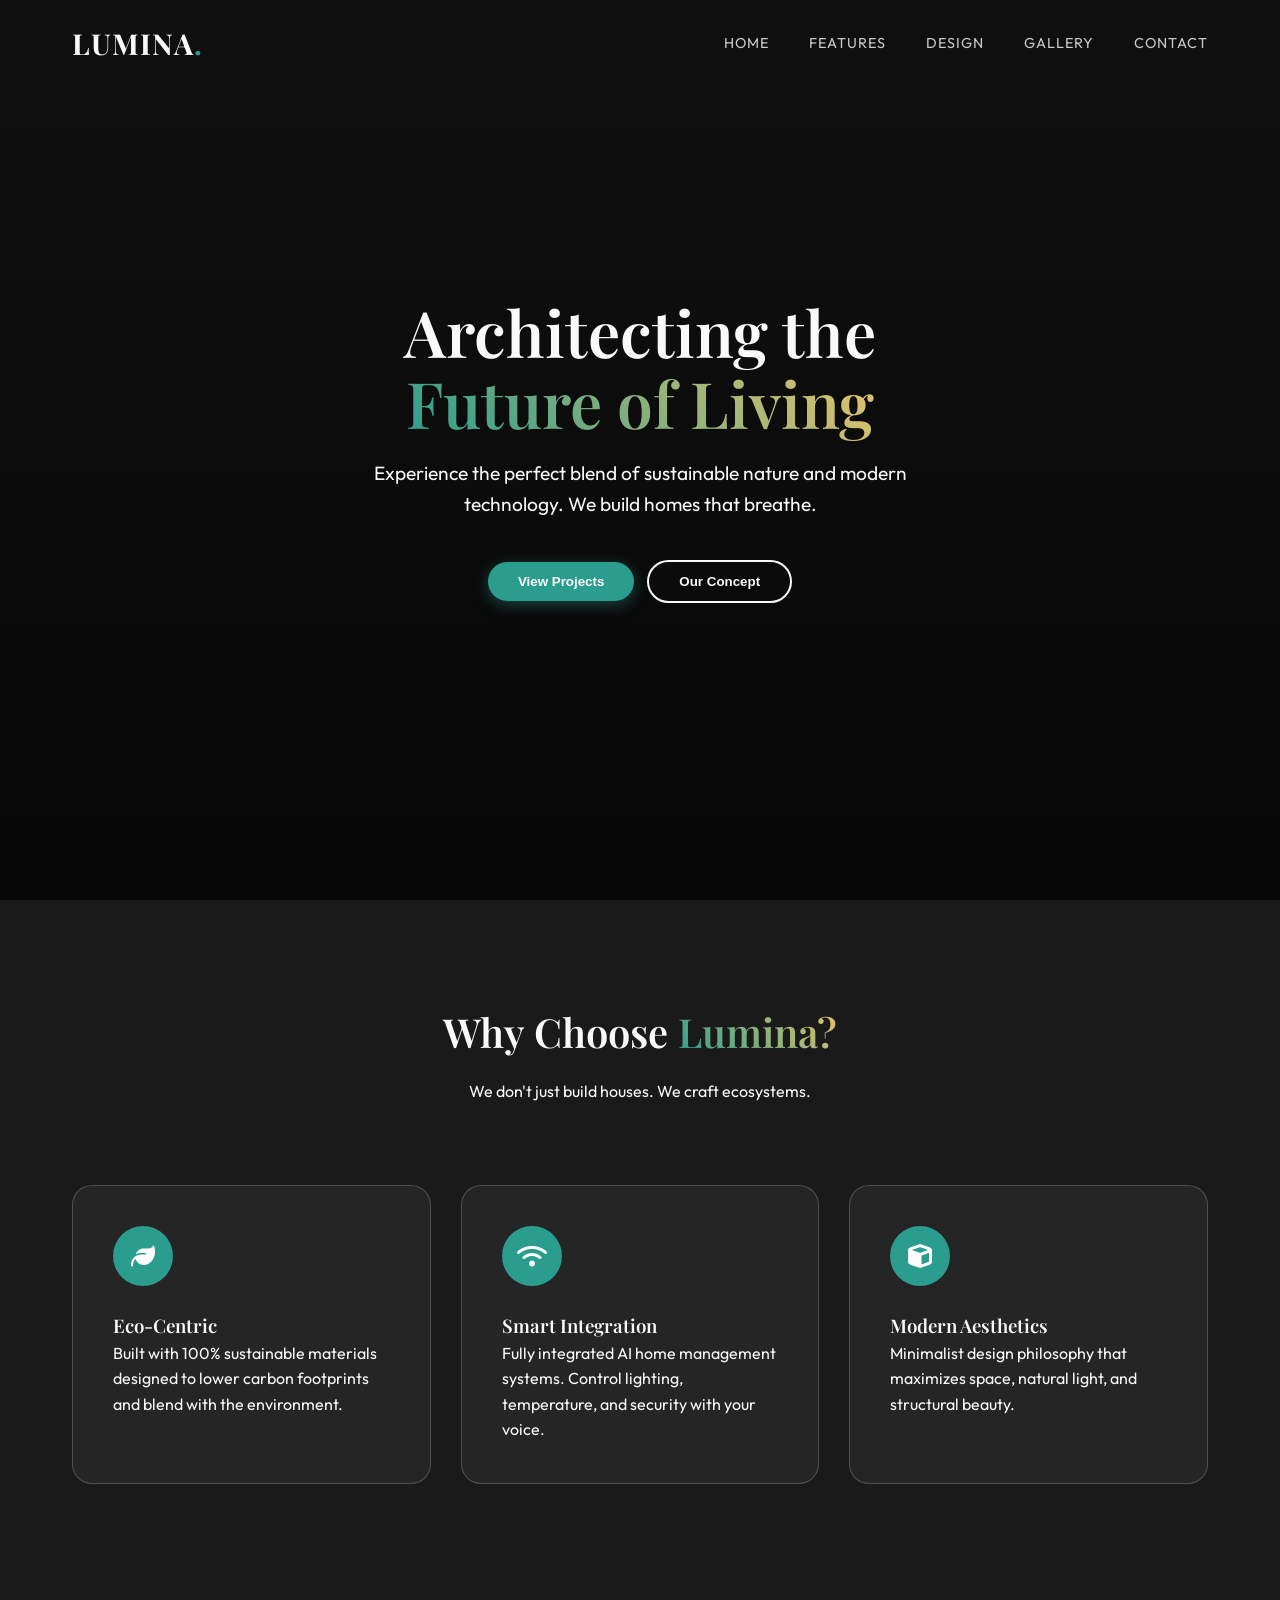
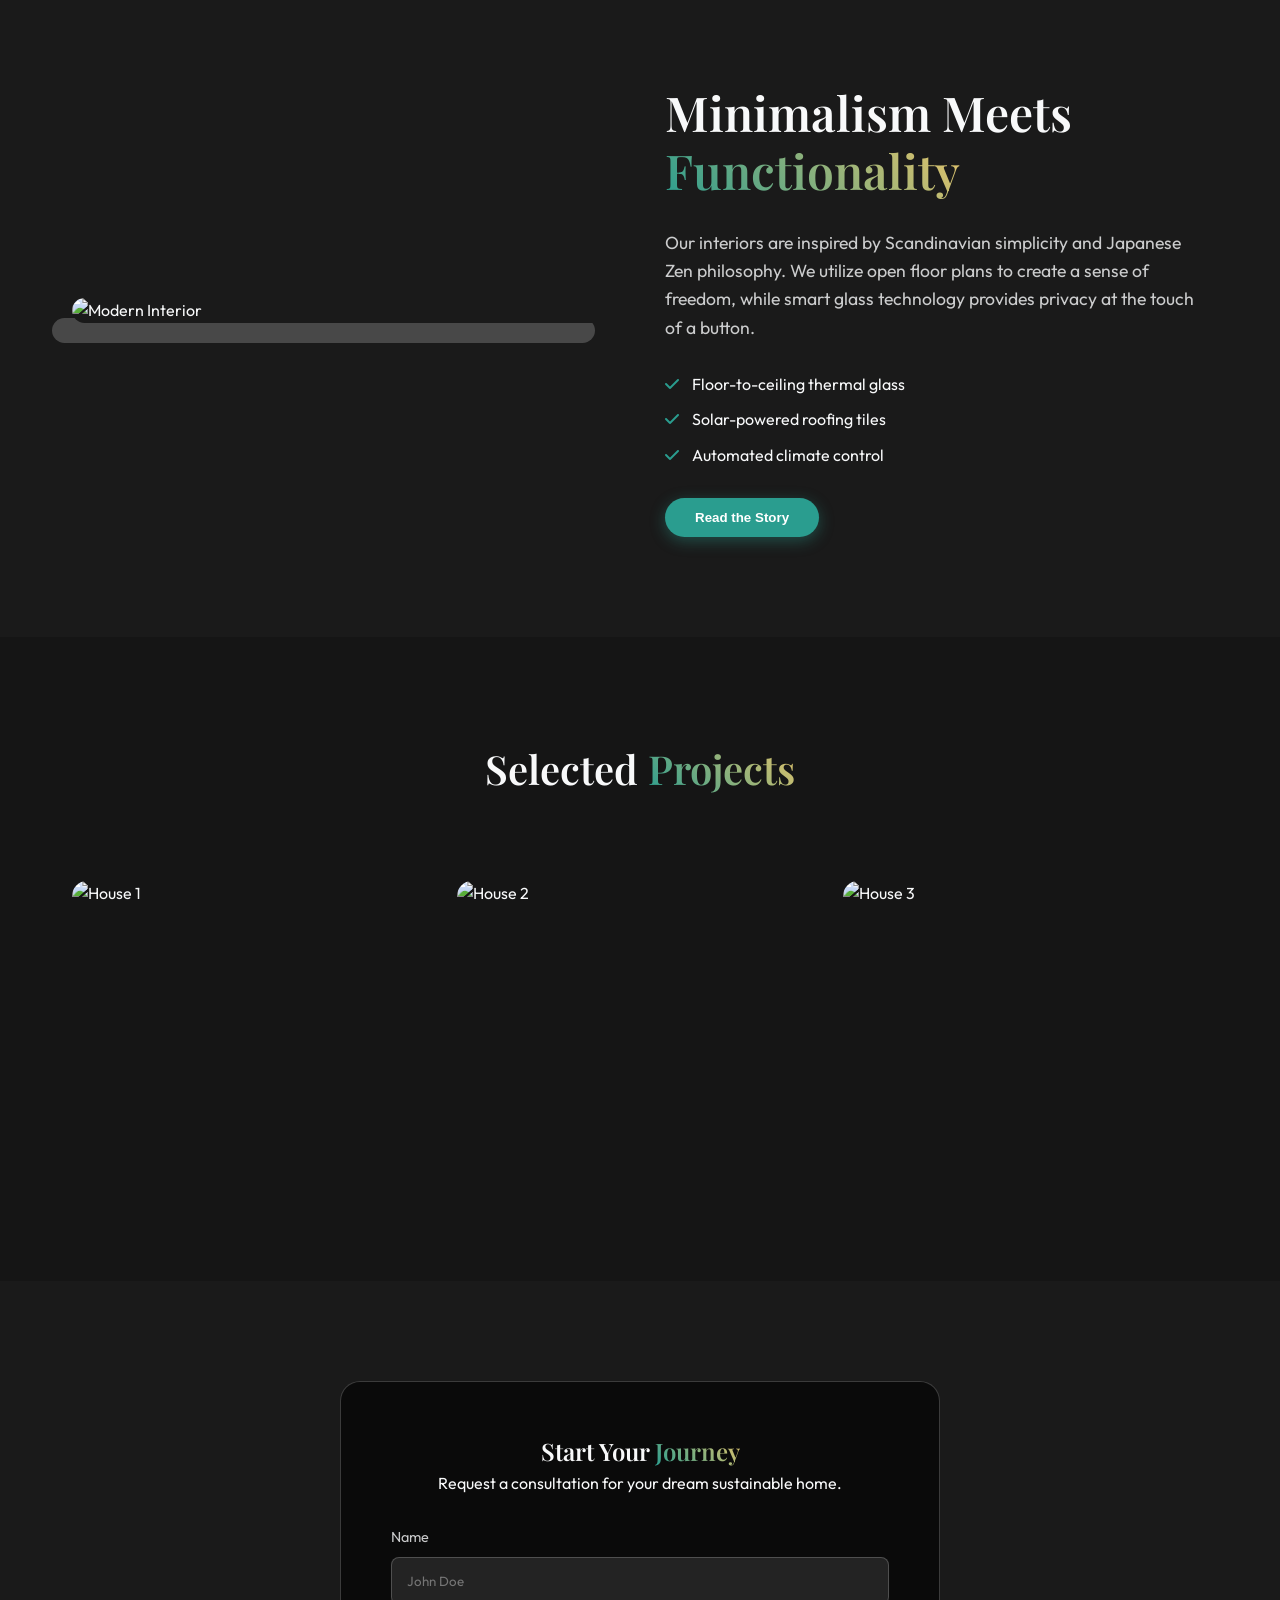
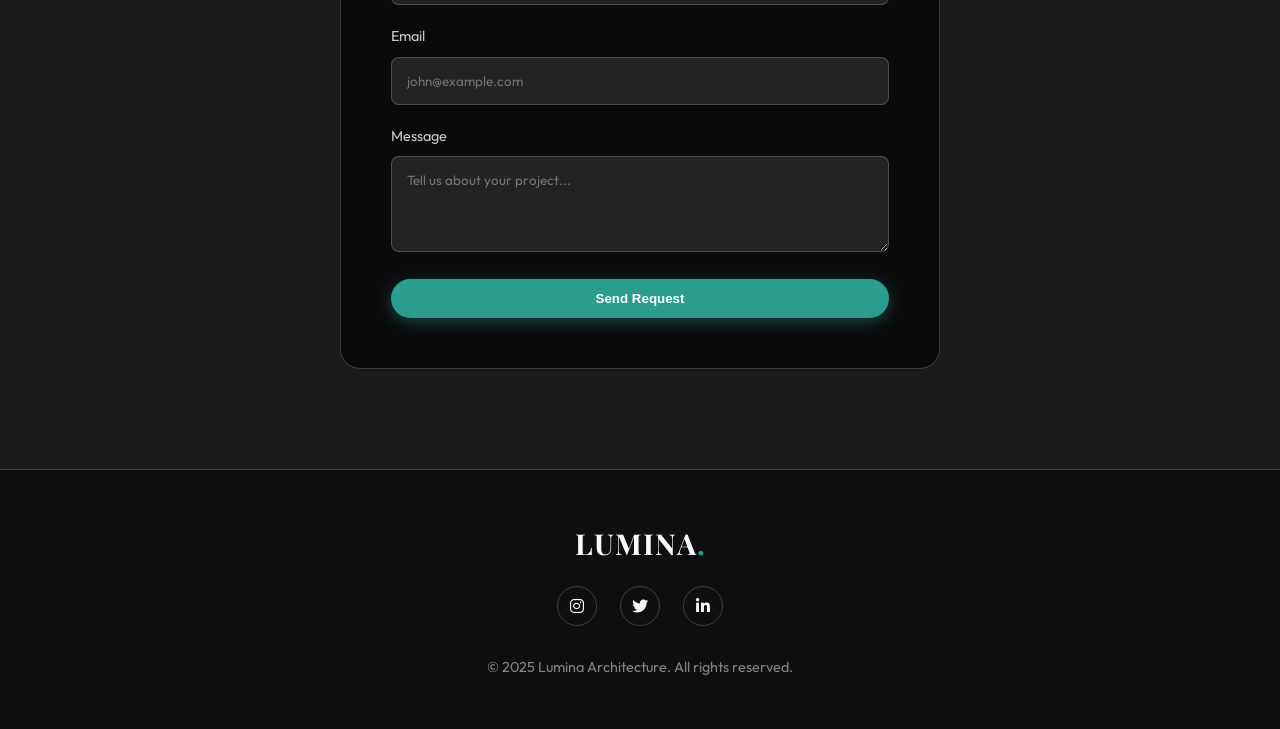
==== index.html @ 530539fc "initial commit" ====
<!DOCTYPE html>
<html lang="en">

<head>
    <meta charset="UTF-8">
    <meta name="viewport" content="width=device-width, initial-scale=1.0">
    <title>Lumina | Future Living</title>
    <link rel="preconnect" href="https://fonts.googleapis.com">
    <link rel="preconnect" href="https://fonts.gstatic.com" crossorigin>
    <link
        href="https://fonts.googleapis.com/css2?family=Outfit:wght@300;400;600;700&family=Playfair+Display:ital,wght@0,600;1,600&display=swap"
        rel="stylesheet">
    <link rel="stylesheet" href="https://cdnjs.cloudflare.com/ajax/libs/font-awesome/6.4.0/css/all.min.css">

    <style>
        /* --- CSS VARIABLES & RESET --- */
        :root {
            --primary: #2A9D8F;
            --secondary: #264653;
            --accent: #E9C46A;
            --dark: #1a1a1a;
            --light: #f8f9fa;
            --glass: rgba(255, 255, 255, 0.1);
            --glass-border: rgba(255, 255, 255, 0.2);
            --blur: 12px;
            --transition: all 0.3s ease;
        }

        * {
            margin: 0;
            padding: 0;
            box-sizing: border-box;
        }

        body {
            font-family: 'Outfit', sans-serif;
            background-color: var(--dark);
            color: var(--light);
            line-height: 1.6;
            overflow-x: hidden;
        }

        h1,
        h2,
        h3,
        h4 {
            font-family: 'Playfair Display', serif;
            font-weight: 600;
        }

        a {
            text-decoration: none;
            color: inherit;
        }

        ul {
            list-style: none;
        }

        img {
            max-width: 100%;
            display: block;
            object-fit: cover;
        }

        /* --- UTILITIES --- */
        .container {
            max-width: 1200px;
            margin: 0 auto;
            padding: 0 2rem;
        }

        .btn {
            display: inline-block;
            padding: 12px 30px;
            border-radius: 50px;
            font-weight: 600;
            transition: var(--transition);
            cursor: pointer;
            border: none;
        }

        .btn-primary {
            background: var(--primary);
            color: white;
            box-shadow: 0 4px 15px rgba(42, 157, 143, 0.4);
        }

        .btn-primary:hover {
            transform: translateY(-3px);
            box-shadow: 0 8px 20px rgba(42, 157, 143, 0.6);
        }

        .btn-outline {
            border: 2px solid var(--light);
            background: transparent;
            color: var(--light);
        }

        .btn-outline:hover {
            background: var(--light);
            color: var(--dark);
        }

        .section-padding {
            padding: 100px 0;
        }

        .text-gradient {
            background: linear-gradient(45deg, var(--primary), var(--accent));
            -webkit-background-clip: text;
            -webkit-text-fill-color: transparent;
        }

        /* --- NAVIGATION --- */
        nav {
            position: fixed;
            top: 0;
            width: 100%;
            padding: 20px 0;
            z-index: 1000;
            transition: var(--transition);
        }

        nav.scrolled {
            background: rgba(26, 26, 26, 0.95);
            backdrop-filter: blur(10px);
            padding: 15px 0;
            border-bottom: 1px solid var(--glass-border);
        }

        .nav-container {
            display: flex;
            justify-content: space-between;
            align-items: center;
        }

        .logo {
            font-size: 1.8rem;
            font-weight: 700;
            letter-spacing: 1px;
            font-family: 'Playfair Display', serif;
        }

        .nav-links {
            display: flex;
            gap: 40px;
        }

        .nav-links a {
            font-size: 0.9rem;
            text-transform: uppercase;
            letter-spacing: 1px;
            opacity: 0.8;
            transition: var(--transition);
        }

        .nav-links a:hover {
            opacity: 1;
            color: var(--primary);
        }

        /* --- HERO SECTION --- */
        .hero {
            height: 100vh;
            width: 100%;
            position: relative;
            display: flex;
            align-items: center;
            justify-content: center;
            text-align: center;
            overflow: hidden;
        }

        .hero-bg {
            position: absolute;
            top: 0;
            left: 0;
            width: 100%;
            height: 100%;
            background-image: linear-gradient(rgba(0, 0, 0, 0.4), rgba(0, 0, 0, 0.7)), url('https://images.unsplash.com/photo-1600585154340-be6161a56a0c?ixlib=rb-4.0.3&auto=format&fit=crop&w=1920&q=80');
            background-size: cover;
            background-position: center;
            z-index: -1;
            animation: zoomIn 20s infinite alternate;
        }

        @keyframes zoomIn {
            from {
                transform: scale(1);
            }

            to {
                transform: scale(1.1);
            }
        }

        .hero-content h1 {
            font-size: 4rem;
            margin-bottom: 20px;
            line-height: 1.1;
        }

        .hero-content p {
            font-size: 1.2rem;
            margin-bottom: 40px;
            max-width: 600px;
            margin-left: auto;
            margin-right: auto;
            opacity: 0.9;
        }

        /* --- FEATURES SECTION --- */
        .features {
            background: var(--dark);
        }

        .section-header {
            text-align: center;
            margin-bottom: 80px;
        }

        .section-header h2 {
            font-size: 2.5rem;
            margin-bottom: 15px;
        }

        .features-grid {
            display: grid;
            grid-template-columns: repeat(auto-fit, minmax(300px, 1fr));
            gap: 30px;
        }

        .feature-card {
            background: rgba(255, 255, 255, 0.05);
            border: 1px solid var(--glass-border);
            padding: 40px;
            border-radius: 20px;
            transition: var(--transition);
        }

        .feature-card:hover {
            background: rgba(255, 255, 255, 0.1);
            transform: translateY(-10px);
        }

        .icon-box {
            width: 60px;
            height: 60px;
            background: var(--primary);
            border-radius: 50%;
            display: flex;
            align-items: center;
            justify-content: center;
            font-size: 1.5rem;
            margin-bottom: 25px;
            color: white;
        }

        /* --- ABOUT/SHOWCASE --- */
        .showcase {
            display: grid;
            grid-template-columns: 1fr 1fr;
            align-items: center;
            gap: 50px;
        }

        .showcase-img {
            position: relative;
        }

        .showcase-img img {
            border-radius: 20px;
            box-shadow: -20px 20px 0 var(--glass-border);
        }

        .showcase-text h2 {
            font-size: 3rem;
            margin-bottom: 30px;
            line-height: 1.2;
        }

        .showcase-text p {
            margin-bottom: 30px;
            opacity: 0.8;
            font-size: 1.1rem;
        }

        /* --- GALLERY --- */
        .gallery-grid {
            display: grid;
            grid-template-columns: repeat(3, 1fr);
            gap: 20px;
        }

        .gallery-item {
            height: 300px;
            border-radius: 15px;
            overflow: hidden;
            position: relative;
            cursor: pointer;
        }

        .gallery-item img {
            width: 100%;
            height: 100%;
            transition: var(--transition);
        }

        .gallery-overlay {
            position: absolute;
            bottom: 0;
            left: 0;
            width: 100%;
            padding: 20px;
            background: linear-gradient(to top, rgba(0, 0, 0, 0.8), transparent);
            transform: translateY(100%);
            transition: var(--transition);
        }

        .gallery-item:hover img {
            transform: scale(1.1);
        }

        .gallery-item:hover .gallery-overlay {
            transform: translateY(0);
        }

        /* --- CONTACT --- */
        .contact {
            background: linear-gradient(rgba(0, 0, 0, 0.8), rgba(0, 0, 0, 0.8)), url('https://images.unsplash.com/photo-1518005052351-e49790242771?ixlib=rb-4.0.3&auto=format&fit=crop&w=1920&q=80');
            background-size: cover;
            background-attachment: fixed;
            text-align: center;
        }

        .contact-form {
            max-width: 600px;
            margin: 0 auto;
            background: rgba(0, 0, 0, 0.6);
            backdrop-filter: blur(20px);
            padding: 50px;
            border-radius: 20px;
            border: 1px solid var(--glass-border);
        }

        .input-group {
            margin-bottom: 20px;
            text-align: left;
        }

        .input-group label {
            display: block;
            margin-bottom: 8px;
            font-size: 0.9rem;
            opacity: 0.8;
        }

        .input-group input,
        .input-group textarea {
            width: 100%;
            padding: 15px;
            background: rgba(255, 255, 255, 0.1);
            border: 1px solid var(--glass-border);
            border-radius: 8px;
            color: white;
            font-family: inherit;
        }

        .input-group input:focus,
        .input-group textarea:focus {
            outline: none;
            border-color: var(--primary);
            background: rgba(255, 255, 255, 0.15);
        }

        /* --- FOOTER --- */
        footer {
            background: #0f0f0f;
            padding: 50px 0;
            text-align: center;
            border-top: 1px solid var(--glass-border);
        }

        .social-links {
            margin-bottom: 30px;
        }

        .social-links a {
            display: inline-flex;
            width: 40px;
            height: 40px;
            border: 1px solid var(--glass-border);
            border-radius: 50%;
            align-items: center;
            justify-content: center;
            margin: 0 10px;
            transition: var(--transition);
        }

        .social-links a:hover {
            background: var(--primary);
            border-color: var(--primary);
        }

        /* --- MOBILE RESPONSIVE --- */
        @media (max-width: 768px) {
            .hero-content h1 {
                font-size: 2.5rem;
            }

            .nav-links {
                display: none;
            }

            /* Simplified for this demo */
            .showcase {
                grid-template-columns: 1fr;
            }

            .gallery-grid {
                grid-template-columns: 1fr;
            }

            .showcase-img {
                order: -1;
                margin-bottom: 30px;
            }
        }

        /* Reveal Animation Class */
        .reveal {
            opacity: 0;
            transform: translateY(30px);
            transition: all 0.8s ease-out;
        }

        .reveal.active {
            opacity: 1;
            transform: translateY(0);
        }
    </style>
</head>

<body>

    <nav id="navbar">
        <div class="container nav-container">
            <a href="#" class="logo">LUMINA<span style="color:var(--primary)">.</span></a>
            <div class="nav-links">
                <a href="#home">Home</a>
                <a href="#features">Features</a>
                <a href="#design">Design</a>
                <a href="#gallery">Gallery</a>
                <a href="#contact">Contact</a>
            </div>
        </div>
    </nav>

    <section id="home" class="hero">
        <div class="hero-bg"></div>
        <div class="container hero-content">
            <h1 class="reveal">Architecting the <br> <span class="text-gradient">Future of Living</span></h1>
            <p class="reveal">Experience the perfect blend of sustainable nature and modern technology. We build homes
                that breathe.</p>
            <div class="revealu">
                <button class="btn btn-primary">View Projects</button>
                <button class="btn btn-outline" style="margin-left: 10px;">Our Concept</button>
            </div>
        </div>
    </section>

    <section id="features" class="section-padding features">
        <div class="container">
            <div class="section-header reveal">
                <h2>Why Choose <span class="text-gradient">Lumina?</span></h2>
                <p>We don't just build houses. We craft ecosystems.</p>
            </div>
            <div class="features-grid">
                <div class="feature-card reveal">
                    <div class="icon-box">
                        <i class="fas fa-leaf"></i>
                    </div>
                    <h3>Eco-Centric</h3>
                    <p>Built with 100% sustainable materials designed to lower carbon footprints and blend with the
                        environment.</p>
                </div>
                <div class="feature-card reveal">
                    <div class="icon-box">
                        <i class="fas fa-wifi"></i>
                    </div>
                    <h3>Smart Integration</h3>
                    <p>Fully integrated AI home management systems. Control lighting, temperature, and security with
                        your voice.</p>
                </div>
                <div class="feature-card reveal">
                    <div class="icon-box">
                        <i class="fas fa-cube"></i>
                    </div>
                    <h3>Modern Aesthetics</h3>
                    <p>Minimalist design philosophy that maximizes space, natural light, and structural beauty.</p>
                </div>
            </div>
        </div>
    </section>

    <section id="design" class="section-padding">
        <div class="container showcase">
            <div class="showcase-img reveal">
                <img src="https://images.unsplash.com/photo-1600607687939-ce8a6c25118c?ixlib=rb-4.0.3&auto=format&fit=crop&w=800&q=80"
                    alt="Modern Interior">
            </div>
            <div class="showcase-text reveal">
                <h2>Minimalism Meets <br><span class="text-gradient">Functionality</span></h2>
                <p>Our interiors are inspired by Scandinavian simplicity and Japanese Zen philosophy. We utilize open
                    floor plans to create a sense of freedom, while smart glass technology provides privacy at the touch
                    of a button.</p>
                <ul style="margin-bottom: 30px;">
                    <li style="margin-bottom: 10px;"><i class="fas fa-check"
                            style="color:var(--primary); margin-right: 10px;"></i> Floor-to-ceiling thermal glass</li>
                    <li style="margin-bottom: 10px;"><i class="fas fa-check"
                            style="color:var(--primary); margin-right: 10px;"></i> Solar-powered roofing tiles</li>
                    <li><i class="fas fa-check" style="color:var(--primary); margin-right: 10px;"></i> Automated climate
                        control</li>
                </ul>
                <button class="btn btn-primary">Read the Story</button>
            </div>
        </div>
    </section>

    <section id="gallery" class="section-padding" style="background: #151515;">
        <div class="container">
            <div class="section-header reveal">
                <h2>Selected <span class="text-gradient">Projects</span></h2>
            </div>
            <div class="gallery-grid">
                <div class="gallery-item reveal">
                    <img src="https://images.unsplash.com/photo-1512917774080-9991f1c4c750?ixlib=rb-4.0.3&auto=format&fit=crop&w=600&q=80"
                        alt="House 1">
                    <div class="gallery-overlay">
                        <h4>The Glass Villa</h4>
                        <p>Los Angeles, CA</p>
                    </div>
                </div>
                <div class="gallery-item reveal">
                    <img src="https://images.unsplash.com/photo-1600566753190-17f0baa2a6c3?ixlib=rb-4.0.3&auto=format&fit=crop&w=600&q=80"
                        alt="House 2">
                    <div class="gallery-overlay">
                        <h4>Forest Retreat</h4>
                        <p>Portland, OR</p>
                    </div>
                </div>
                <div class="gallery-item reveal">
                    <img src="https://images.unsplash.com/photo-1600047509807-ba8f99d2cdde?ixlib=rb-4.0.3&auto=format&fit=crop&w=600&q=80"
                        alt="House 3">
                    <div class="gallery-overlay">
                        <h4>Urban Skyloft</h4>
                        <p>Tokyo, Japan</p>
                    </div>
                </div>
            </div>
        </div>
    </section>

    <section id="contact" class="section-padding contact">
        <div class="container">
            <div class="contact-form reveal">
                <h2>Start Your <span class="text-gradient">Journey</span></h2>
                <p style="margin-bottom: 30px;">Request a consultation for your dream sustainable home.</p>
                <form onsubmit="event.preventDefault(); alert('Thank you! We will contact you soon.');">
                    <div class="input-group">
                        <label>Name</label>
                        <input type="text" placeholder="John Doe">
                    </div>
                    <div class="input-group">
                        <label>Email</label>
                        <input type="email" placeholder="john@example.com">
                    </div>
                    <div class="input-group">
                        <label>Message</label>
                        <textarea rows="4" placeholder="Tell us about your project..."></textarea>
                    </div>
                    <button type="submit" class="btn btn-primary" style="width: 100%;">Send Request</button>
                </form>
            </div>
        </div>
    </section>

    <footer>
        <div class="container">
            <h2 class="logo" style="margin-bottom: 20px;">LUMINA<span style="color:var(--primary)">.</span></h2>
            <div class="social-links">
                <a href="#"><i class="fab fa-instagram"></i></a>
                <a href="#"><i class="fab fa-twitter"></i></a>
                <a href="#"><i class="fab fa-linkedin-in"></i></a>
            </div>
            <p style="opacity: 0.5; font-size: 0.9rem;">&copy; 2025 Lumina Architecture. All rights reserved.</p>
        </div>
    </footer>

    <script>
        // Sticky Navbar Effect
        window.addEventListener('scroll', function () {
            const navbar = document.getElementById('navbar');
            if (window.scrollY > 50) {
                navbar.classList.add('scrolled');
            } else {
                navbar.classList.remove('scrolled');
            }
        });

        // Scroll Reveal Animation
        function reveal() {
            var reveals = document.querySelectorAll(".reveal");

            for (var i = 0; i < reveals.length; i++) {
                var windowHeight = window.innerHeight;
                var elementTop = reveals[i].getBoundingClientRect().top;
                var elementVisible = 150;

                if (elementTop < windowHeight - elementVisible) {
                    reveals[i].classList.add("active");
                }
            }
        }

        window.addEventListener("scroll", reveal);
        // Trigger once on load
        reveal();
    </script>
</body>

</html>
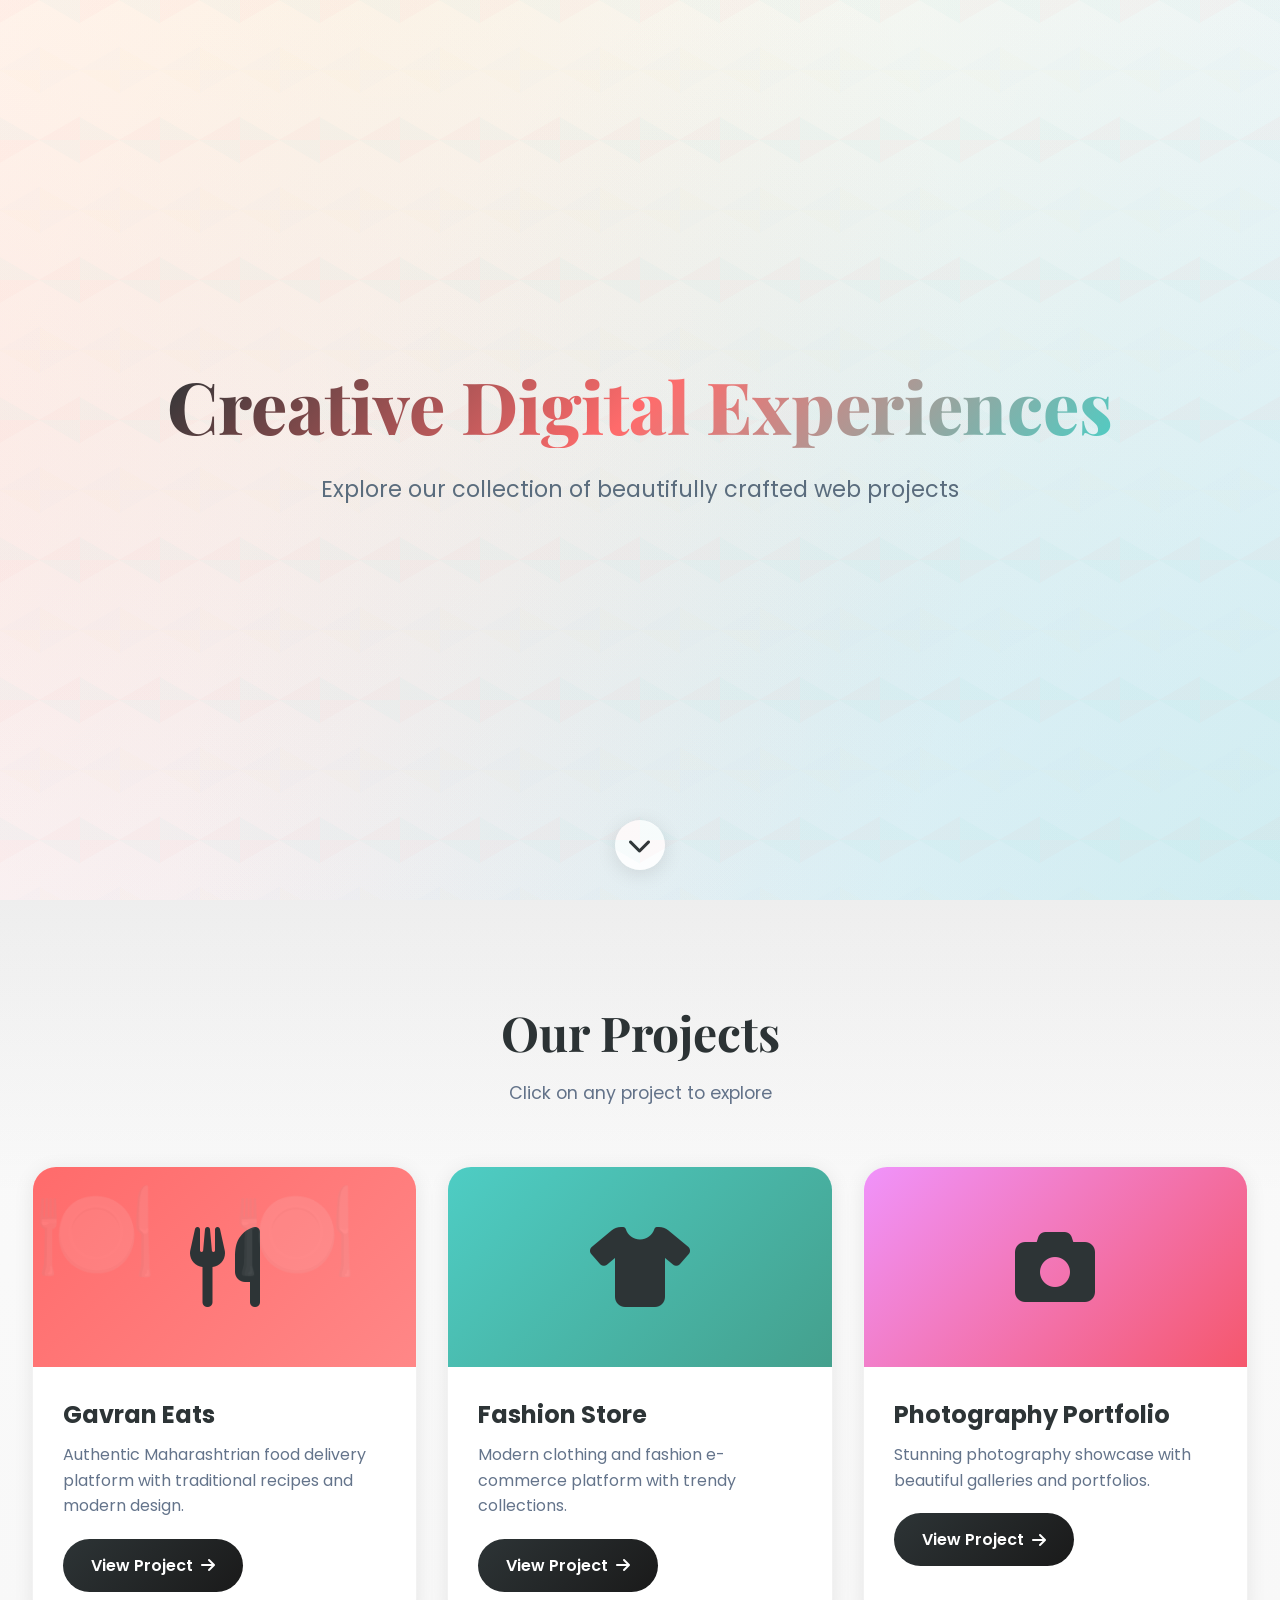
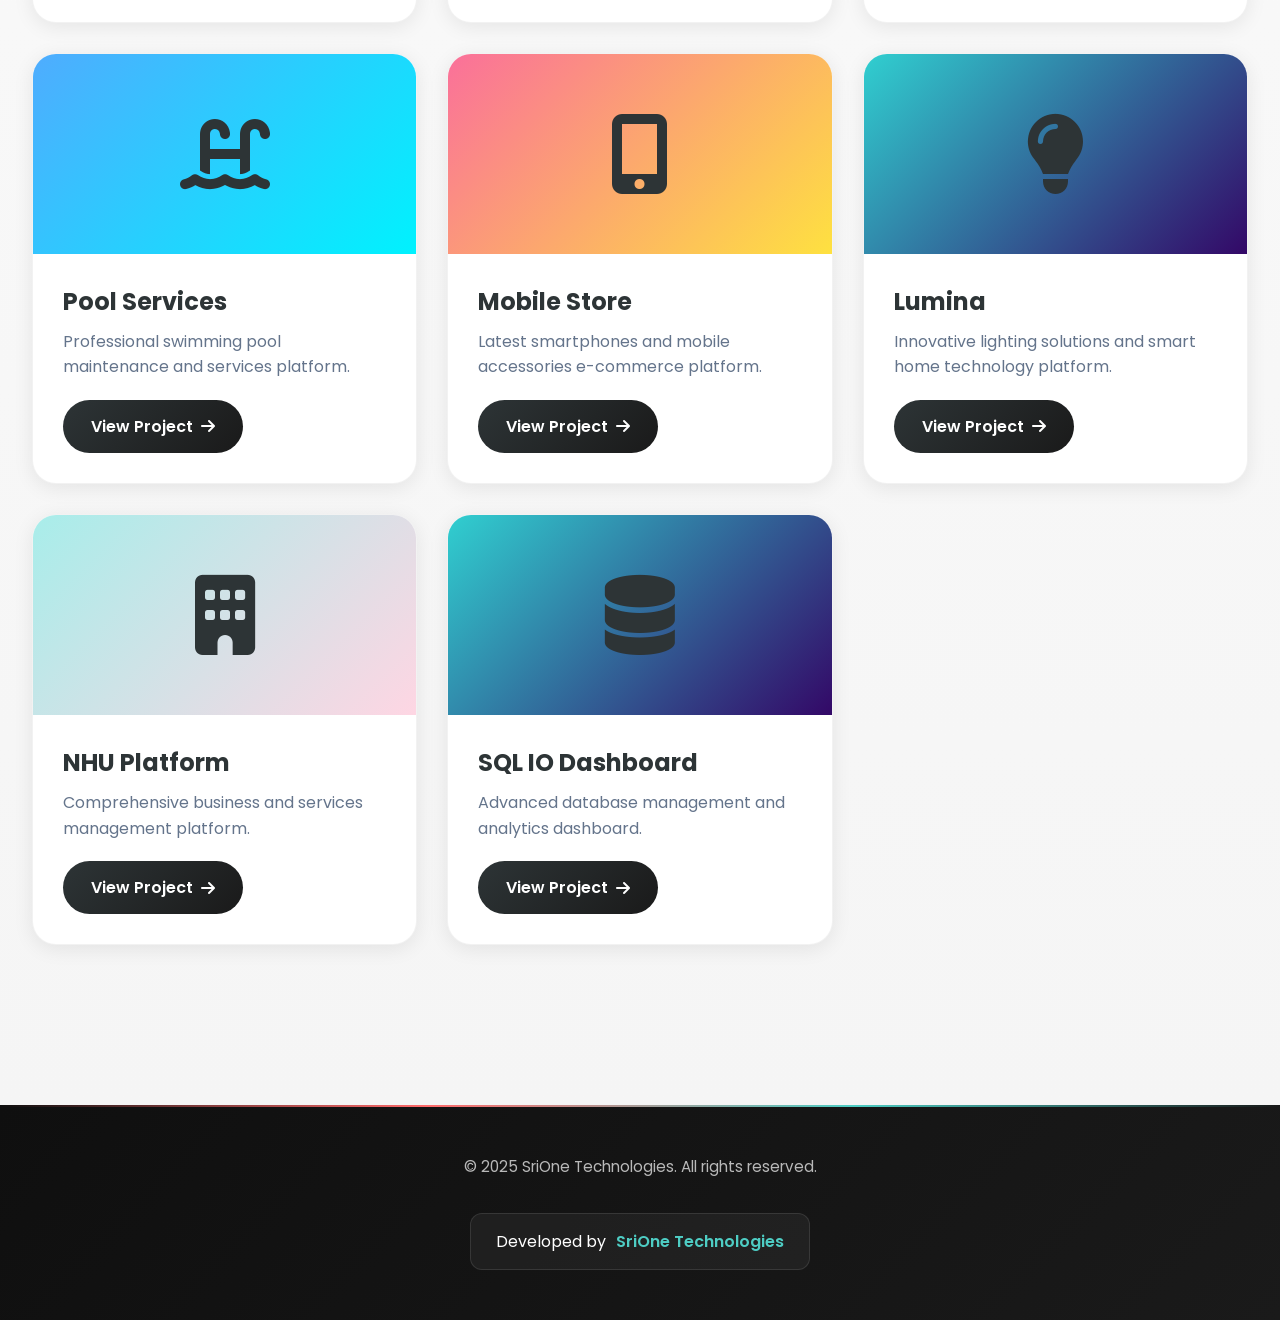
==== commit f4a2cb82: "index page added" ====
--- a/index.html
+++ b/index.html
@@ -4,26 +4,24 @@
 <head>
     <meta charset="UTF-8">
     <meta name="viewport" content="width=device-width, initial-scale=1.0">
-    <title>Lumina | Future Living</title>
+    <title>Portfolio Hub | Explore Our Projects</title>
+
+    <!-- Google Fonts -->
     <link rel="preconnect" href="https://fonts.googleapis.com">
     <link rel="preconnect" href="https://fonts.gstatic.com" crossorigin>
-    <link
-        href="https://fonts.googleapis.com/css2?family=Outfit:wght@300;400;600;700&family=Playfair+Display:ital,wght@0,600;1,600&display=swap"
-        rel="stylesheet">
+    <link href="https://fonts.googleapis.com/css2?family=Poppins:wght@300;400;500;600;700;800&family=Playfair+Display:wght@700;800&display=swap" rel="stylesheet">
+
+    <!-- Font Awesome -->
     <link rel="stylesheet" href="https://cdnjs.cloudflare.com/ajax/libs/font-awesome/6.4.0/css/all.min.css">
 
     <style>
-        /* --- CSS VARIABLES & RESET --- */
         :root {
-            --primary: #2A9D8F;
-            --secondary: #264653;
-            --accent: #E9C46A;
-            --dark: #1a1a1a;
-            --light: #f8f9fa;
-            --glass: rgba(255, 255, 255, 0.1);
-            --glass-border: rgba(255, 255, 255, 0.2);
-            --blur: 12px;
-            --transition: all 0.3s ease;
+            --primary: #FF6B6B;
+            --secondary: #4ECDC4;
+            --accent: #FFE66D;
+            --dark: #2D3436;
+            --light: #FAFAFA;
+            --gradient: linear-gradient(135deg, #667eea 0%, #764ba2 100%);
         }
 
         * {
@@ -32,602 +30,543 @@
             box-sizing: border-box;
         }
 
+        html {
+            scroll-behavior: smooth;
+        }
+
         body {
-            font-family: 'Outfit', sans-serif;
-            background-color: var(--dark);
-            color: var(--light);
-            line-height: 1.6;
+            font-family: 'Poppins', sans-serif;
+            background: #FAFAFA;
+            color: var(--dark);
             overflow-x: hidden;
         }
 
-        h1,
-        h2,
-        h3,
-        h4 {
-            font-family: 'Playfair Display', serif;
-            font-weight: 600;
-        }
-
-        a {
-            text-decoration: none;
-            color: inherit;
-        }
-
-        ul {
-            list-style: none;
-        }
-
-        img {
-            max-width: 100%;
-            display: block;
-            object-fit: cover;
-        }
-
-        /* --- UTILITIES --- */
-        .container {
-            max-width: 1200px;
-            margin: 0 auto;
-            padding: 0 2rem;
-        }
-
-        .btn {
-            display: inline-block;
-            padding: 12px 30px;
-            border-radius: 50px;
-            font-weight: 600;
-            transition: var(--transition);
-            cursor: pointer;
-            border: none;
-        }
-
-        .btn-primary {
-            background: var(--primary);
-            color: white;
-            box-shadow: 0 4px 15px rgba(42, 157, 143, 0.4);
-        }
-
-        .btn-primary:hover {
-            transform: translateY(-3px);
-            box-shadow: 0 8px 20px rgba(42, 157, 143, 0.6);
-        }
-
-        .btn-outline {
-            border: 2px solid var(--light);
-            background: transparent;
-            color: var(--light);
-        }
-
-        .btn-outline:hover {
-            background: var(--light);
-            color: var(--dark);
-        }
-
-        .section-padding {
-            padding: 100px 0;
-        }
-
-        .text-gradient {
-            background: linear-gradient(45deg, var(--primary), var(--accent));
-            -webkit-background-clip: text;
-            -webkit-text-fill-color: transparent;
-        }
-
-        /* --- NAVIGATION --- */
-        nav {
-            position: fixed;
-            top: 0;
-            width: 100%;
-            padding: 20px 0;
-            z-index: 1000;
-            transition: var(--transition);
-        }
-
-        nav.scrolled {
-            background: rgba(26, 26, 26, 0.95);
-            backdrop-filter: blur(10px);
-            padding: 15px 0;
-            border-bottom: 1px solid var(--glass-border);
-        }
-
-        .nav-container {
-            display: flex;
-            justify-content: space-between;
-            align-items: center;
-        }
-
-        .logo {
-            font-size: 1.8rem;
-            font-weight: 700;
-            letter-spacing: 1px;
-            font-family: 'Playfair Display', serif;
-        }
-
-        .nav-links {
-            display: flex;
-            gap: 40px;
-        }
-
-        .nav-links a {
-            font-size: 0.9rem;
-            text-transform: uppercase;
-            letter-spacing: 1px;
-            opacity: 0.8;
-            transition: var(--transition);
-        }
-
-        .nav-links a:hover {
-            opacity: 1;
-            color: var(--primary);
-        }
-
-        /* --- HERO SECTION --- */
+        /* Hero Section */
         .hero {
-            height: 100vh;
-            width: 100%;
-            position: relative;
+            min-height: 100vh;
+            background: linear-gradient(135deg, #FFFFFF 0%, #F8F9FA 50%, #E8F4F8 100%);
             display: flex;
             align-items: center;
             justify-content: center;
-            text-align: center;
+            position: relative;
             overflow: hidden;
         }
 
-        .hero-bg {
+        /* Animated gradient mesh background */
+        .hero::before {
+            content: '';
+            position: absolute;
+            top: -50%;
+            left: -50%;
+            width: 200%;
+            height: 200%;
+            background: 
+                radial-gradient(circle at 20% 50%, rgba(255, 107, 107, 0.12) 0%, transparent 50%),
+                radial-gradient(circle at 80% 80%, rgba(78, 205, 196, 0.15) 0%, transparent 50%),
+                radial-gradient(circle at 40% 20%, rgba(255, 230, 109, 0.12) 0%, transparent 50%),
+                radial-gradient(circle at 60% 60%, rgba(147, 197, 253, 0.1) 0%, transparent 50%);
+            animation: meshMove 20s ease-in-out infinite;
+        }
+
+        /* Geometric pattern overlay */
+        .hero::after {
+            content: '';
             position: absolute;
             top: 0;
             left: 0;
             width: 100%;
             height: 100%;
-            background-image: linear-gradient(rgba(0, 0, 0, 0.4), rgba(0, 0, 0, 0.7)), url('https://images.unsplash.com/photo-1600585154340-be6161a56a0c?ixlib=rb-4.0.3&auto=format&fit=crop&w=1920&q=80');
-            background-size: cover;
-            background-position: center;
-            z-index: -1;
-            animation: zoomIn 20s infinite alternate;
-        }
-
-        @keyframes zoomIn {
-            from {
-                transform: scale(1);
-            }
-
-            to {
-                transform: scale(1.1);
-            }
-        }
-
-        .hero-content h1 {
-            font-size: 4rem;
-            margin-bottom: 20px;
-            line-height: 1.1;
-        }
-
-        .hero-content p {
-            font-size: 1.2rem;
-            margin-bottom: 40px;
-            max-width: 600px;
-            margin-left: auto;
-            margin-right: auto;
-            opacity: 0.9;
-        }
-
-        /* --- FEATURES SECTION --- */
-        .features {
-            background: var(--dark);
-        }
-
-        .section-header {
+            background-image: 
+                linear-gradient(30deg, rgba(78, 205, 196, 0.03) 12%, transparent 12.5%, transparent 87%, rgba(78, 205, 196, 0.03) 87.5%, rgba(78, 205, 196, 0.03)),
+                linear-gradient(150deg, rgba(255, 107, 107, 0.03) 12%, transparent 12.5%, transparent 87%, rgba(255, 107, 107, 0.03) 87.5%, rgba(255, 107, 107, 0.03)),
+                linear-gradient(30deg, rgba(255, 230, 109, 0.02) 12%, transparent 12.5%, transparent 87%, rgba(255, 230, 109, 0.02) 87.5%, rgba(255, 230, 109, 0.02)),
+                linear-gradient(150deg, rgba(147, 197, 253, 0.02) 12%, transparent 12.5%, transparent 87%, rgba(147, 197, 253, 0.02) 87.5%, rgba(147, 197, 253, 0.02));
+            background-size: 80px 140px;
+            background-position: 0 0, 0 0, 40px 70px, 40px 70px;
+        }
+
+        @keyframes meshMove {
+            0%, 100% {
+                transform: translate(0, 0) rotate(0deg);
+            }
+            33% {
+                transform: translate(30px, -50px) rotate(120deg);
+            }
+            66% {
+                transform: translate(-20px, 20px) rotate(240deg);
+            }
+        }
+
+        .hero-content {
             text-align: center;
-            margin-bottom: 80px;
-        }
-
-        .section-header h2 {
-            font-size: 2.5rem;
-            margin-bottom: 15px;
-        }
-
-        .features-grid {
-            display: grid;
-            grid-template-columns: repeat(auto-fit, minmax(300px, 1fr));
-            gap: 30px;
-        }
-
-        .feature-card {
-            background: rgba(255, 255, 255, 0.05);
-            border: 1px solid var(--glass-border);
-            padding: 40px;
-            border-radius: 20px;
-            transition: var(--transition);
-        }
-
-        .feature-card:hover {
-            background: rgba(255, 255, 255, 0.1);
-            transform: translateY(-10px);
-        }
-
-        .icon-box {
-            width: 60px;
-            height: 60px;
-            background: var(--primary);
+            z-index: 10;
+            padding: 2rem;
+            position: relative;
+        }
+
+        .hero h1 {
+            font-family: 'Playfair Display', serif;
+            font-size: 4.5rem;
+            font-weight: 800;
+            margin-bottom: 1.5rem;
+            animation: fadeInUp 1s ease;
+            background: linear-gradient(135deg, #2D3436 0%, #FF6B6B 50%, #4ECDC4 100%);
+            -webkit-background-clip: text;
+            -webkit-text-fill-color: transparent;
+            background-clip: text;
+            line-height: 1.2;
+        }
+
+        .hero p {
+            font-size: 1.4rem;
+            margin-bottom: 2rem;
+            animation: fadeInUp 1s ease 0.2s backwards;
+            color: #5A6C7D;
+            font-weight: 400;
+        }
+
+        .scroll-indicator {
+            position: absolute;
+            bottom: 30px;
+            left: 50%;
+            transform: translateX(-50%);
+            animation: bounce 2s infinite;
+            background: rgba(255, 255, 255, 0.9);
+            width: 50px;
+            height: 50px;
             border-radius: 50%;
             display: flex;
             align-items: center;
             justify-content: center;
+            box-shadow: 0 4px 20px rgba(0, 0, 0, 0.1);
+        }
+
+        .scroll-indicator i {
             font-size: 1.5rem;
-            margin-bottom: 25px;
-            color: white;
-        }
-
-        /* --- ABOUT/SHOWCASE --- */
-        .showcase {
+            color: #2D3436;
+        }
+
+        @keyframes fadeInUp {
+            from {
+                opacity: 0;
+                transform: translateY(30px);
+            }
+            to {
+                opacity: 1;
+                transform: translateY(0);
+            }
+        }
+
+        @keyframes bounce {
+            0%, 100% { transform: translateX(-50%) translateY(0); }
+            50% { transform: translateX(-50%) translateY(-10px); }
+        }
+
+        /* Projects Section */
+        .projects {
+            padding: 100px 2rem;
+            max-width: 1400px;
+            margin: 0 auto;
+            background: linear-gradient(180deg, #FAFAFA 0%, #F5F5F5 100%);
+            position: relative;
+        }
+
+        .projects::before {
+            content: '';
+            position: absolute;
+            top: 0;
+            left: 0;
+            width: 100%;
+            height: 300px;
+            background: linear-gradient(180deg, rgba(15, 15, 15, 0.05) 0%, transparent 100%);
+            pointer-events: none;
+        }
+
+        .section-title {
+            text-align: center;
+            margin-bottom: 60px;
+        }
+
+        .section-title h2 {
+            font-family: 'Playfair Display', serif;
+            font-size: 3rem;
+            color: var(--dark);
+            margin-bottom: 1rem;
+        }
+
+        .section-title p {
+            font-size: 1.1rem;
+            color: #64748b;
+        }
+
+        .projects-grid {
             display: grid;
-            grid-template-columns: 1fr 1fr;
-            align-items: center;
-            gap: 50px;
-        }
-
-        .showcase-img {
-            position: relative;
-        }
-
-        .showcase-img img {
-            border-radius: 20px;
-            box-shadow: -20px 20px 0 var(--glass-border);
-        }
-
-        .showcase-text h2 {
-            font-size: 3rem;
-            margin-bottom: 30px;
-            line-height: 1.2;
-        }
-
-        .showcase-text p {
-            margin-bottom: 30px;
-            opacity: 0.8;
-            font-size: 1.1rem;
-        }
-
-        /* --- GALLERY --- */
-        .gallery-grid {
-            display: grid;
-            grid-template-columns: repeat(3, 1fr);
-            gap: 20px;
-        }
-
-        .gallery-item {
-            height: 300px;
-            border-radius: 15px;
+            grid-template-columns: repeat(auto-fit, minmax(350px, 1fr));
+            gap: 30px;
+            margin-bottom: 60px;
+        }
+
+        .project-card {
+            background: white;
+            border-radius: 24px;
             overflow: hidden;
-            position: relative;
-            cursor: pointer;
-        }
-
-        .gallery-item img {
+            box-shadow: 0 4px 20px rgba(0, 0, 0, 0.08);
+            transition: all 0.4s cubic-bezier(0.175, 0.885, 0.32, 1.275);
+            position: relative;
+            border: 1px solid rgba(0, 0, 0, 0.05);
+        }
+
+        .project-card::before {
+            content: '';
+            position: absolute;
+            top: 0;
+            left: 0;
             width: 100%;
             height: 100%;
-            transition: var(--transition);
-        }
-
-        .gallery-overlay {
-            position: absolute;
-            bottom: 0;
+            background: linear-gradient(135deg, transparent 0%, rgba(255, 255, 255, 0.1) 100%);
+            opacity: 0;
+            transition: opacity 0.4s;
+            pointer-events: none;
+        }
+
+        .project-card:hover {
+            transform: translateY(-12px) scale(1.02);
+            box-shadow: 0 20px 60px rgba(0, 0, 0, 0.12);
+        }
+
+        .project-card:hover::before {
+            opacity: 1;
+        }
+
+        .project-icon {
+            height: 200px;
+            display: flex;
+            align-items: center;
+            justify-content: center;
+            font-size: 5rem;
+            position: relative;
+            overflow: hidden;
+        }
+
+        .project-icon::before {
+            content: '';
+            position: absolute;
+            top: 0;
             left: 0;
             width: 100%;
-            padding: 20px;
-            background: linear-gradient(to top, rgba(0, 0, 0, 0.8), transparent);
-            transform: translateY(100%);
-            transition: var(--transition);
-        }
-
-        .gallery-item:hover img {
-            transform: scale(1.1);
-        }
-
-        .gallery-item:hover .gallery-overlay {
-            transform: translateY(0);
-        }
-
-        /* --- CONTACT --- */
-        .contact {
-            background: linear-gradient(rgba(0, 0, 0, 0.8), rgba(0, 0, 0, 0.8)), url('https://images.unsplash.com/photo-1518005052351-e49790242771?ixlib=rb-4.0.3&auto=format&fit=crop&w=1920&q=80');
-            background-size: cover;
-            background-attachment: fixed;
+            height: 100%;
+            opacity: 0.1;
+        }
+
+        .food-card .project-icon { background: linear-gradient(135deg, #FF6B6B, #ff8787); }
+        .food-card .project-icon::before { background: url('data:image/svg+xml,<svg xmlns="http://www.w3.org/2000/svg" viewBox="0 0 100 100"><text y="50" font-size="50">🍽️</text></svg>'); }
+
+        .cloth-card .project-icon { background: linear-gradient(135deg, #4ECDC4, #44A08D); }
+        .photo-card .project-icon { background: linear-gradient(135deg, #f093fb, #f5576c); }
+        .pool-card .project-icon { background: linear-gradient(135deg, #4facfe, #00f2fe); }
+        .mobile-card .project-icon { background: linear-gradient(135deg, #fa709a, #fee140); }
+        .tech-card .project-icon { background: linear-gradient(135deg, #30cfd0, #330867); }
+        .other-card .project-icon { background: linear-gradient(135deg, #a8edea, #fed6e3); }
+
+        .project-content {
+            padding: 30px;
+        }
+
+        .project-content h3 {
+            font-size: 1.5rem;
+            margin-bottom: 10px;
+            color: var(--dark);
+        }
+
+        .project-content p {
+            color: #64748b;
+            margin-bottom: 20px;
+            line-height: 1.6;
+        }
+
+        .project-link {
+            display: inline-flex;
+            align-items: center;
+            gap: 8px;
+            padding: 14px 28px;
+            background: linear-gradient(135deg, #2D3436 0%, #1A1A1A 100%);
+            color: white;
+            text-decoration: none;
+            border-radius: 50px;
+            font-weight: 600;
+            transition: all 0.3s;
+            position: relative;
+            overflow: hidden;
+        }
+
+        .project-link::before {
+            content: '';
+            position: absolute;
+            top: 0;
+            left: -100%;
+            width: 100%;
+            height: 100%;
+            background: linear-gradient(90deg, transparent, rgba(255, 255, 255, 0.2), transparent);
+            transition: left 0.5s;
+        }
+
+        .project-link:hover::before {
+            left: 100%;
+        }
+
+        .project-link:hover {
+            transform: translateX(5px);
+            box-shadow: 0 8px 20px rgba(45, 52, 54, 0.3);
+        }
+
+        /* Footer */
+        footer {
+            background: linear-gradient(135deg, #0F0F0F 0%, #1A1A1A 100%);
+            color: white;
+            padding: 50px 2rem;
             text-align: center;
-        }
-
-        .contact-form {
-            max-width: 600px;
-            margin: 0 auto;
-            background: rgba(0, 0, 0, 0.6);
-            backdrop-filter: blur(20px);
-            padding: 50px;
-            border-radius: 20px;
-            border: 1px solid var(--glass-border);
-        }
-
-        .input-group {
+            position: relative;
+            overflow: hidden;
+        }
+
+        footer::before {
+            content: '';
+            position: absolute;
+            top: 0;
+            left: 0;
+            width: 100%;
+            height: 2px;
+            background: linear-gradient(90deg, transparent, #FF6B6B, #4ECDC4, transparent);
+        }
+
+        footer p {
             margin-bottom: 20px;
-            text-align: left;
-        }
-
-        .input-group label {
-            display: block;
-            margin-bottom: 8px;
-            font-size: 0.9rem;
-            opacity: 0.8;
-        }
-
-        .input-group input,
-        .input-group textarea {
-            width: 100%;
-            padding: 15px;
-            background: rgba(255, 255, 255, 0.1);
-            border: 1px solid var(--glass-border);
-            border-radius: 8px;
-            color: white;
-            font-family: inherit;
-        }
-
-        .input-group input:focus,
-        .input-group textarea:focus {
-            outline: none;
-            border-color: var(--primary);
-            background: rgba(255, 255, 255, 0.15);
-        }
-
-        /* --- FOOTER --- */
-        footer {
-            background: #0f0f0f;
-            padding: 50px 0;
-            text-align: center;
-            border-top: 1px solid var(--glass-border);
-        }
-
-        .social-links {
-            margin-bottom: 30px;
-        }
-
-        .social-links a {
+            opacity: 0.7;
+            font-size: 0.95rem;
+        }
+
+        .footer-credit {
             display: inline-flex;
-            width: 40px;
-            height: 40px;
-            border: 1px solid var(--glass-border);
-            border-radius: 50%;
             align-items: center;
-            justify-content: center;
-            margin: 0 10px;
-            transition: var(--transition);
-        }
-
-        .social-links a:hover {
-            background: var(--primary);
-            border-color: var(--primary);
-        }
-
-        /* --- MOBILE RESPONSIVE --- */
+            gap: 10px;
+            padding: 15px 25px;
+            background: rgba(255,255,255,0.05);
+            border-radius: 12px;
+            margin-top: 15px;
+            border: 1px solid rgba(255,255,255,0.1);
+            transition: all 0.3s;
+        }
+
+        .footer-credit:hover {
+            background: rgba(255,255,255,0.08);
+            transform: translateY(-2px);
+        }
+
+        .footer-credit a {
+            color: #4ECDC4;
+            text-decoration: none;
+            font-weight: 600;
+            transition: 0.3s;
+        }
+
+        .footer-credit a:hover {
+            color: #FF6B6B;
+        }
+
+        /* Responsive */
         @media (max-width: 768px) {
-            .hero-content h1 {
+            .hero h1 {
                 font-size: 2.5rem;
             }
 
-            .nav-links {
-                display: none;
-            }
-
-            /* Simplified for this demo */
-            .showcase {
+            .hero p {
+                font-size: 1.1rem;
+            }
+
+            .section-title h2 {
+                font-size: 2rem;
+            }
+
+            .projects-grid {
                 grid-template-columns: 1fr;
             }
 
-            .gallery-grid {
-                grid-template-columns: 1fr;
-            }
-
-            .showcase-img {
-                order: -1;
-                margin-bottom: 30px;
-            }
-        }
-
-        /* Reveal Animation Class */
-        .reveal {
-            opacity: 0;
-            transform: translateY(30px);
-            transition: all 0.8s ease-out;
-        }
-
-        .reveal.active {
-            opacity: 1;
-            transform: translateY(0);
+            .projects {
+                padding: 60px 1rem;
+            }
         }
     </style>
 </head>
 
 <body>
-
-    <nav id="navbar">
-        <div class="container nav-container">
-            <a href="#" class="logo">LUMINA<span style="color:var(--primary)">.</span></a>
-            <div class="nav-links">
-                <a href="#home">Home</a>
-                <a href="#features">Features</a>
-                <a href="#design">Design</a>
-                <a href="#gallery">Gallery</a>
-                <a href="#contact">Contact</a>
-            </div>
+    <!-- Hero Section -->
+    <section class="hero">
+        <div class="hero-content">
+            <h1>Creative Digital Experiences</h1>
+            <p>Explore our collection of beautifully crafted web projects</p>
         </div>
-    </nav>
-
-    <section id="home" class="hero">
-        <div class="hero-bg"></div>
-        <div class="container hero-content">
-            <h1 class="reveal">Architecting the <br> <span class="text-gradient">Future of Living</span></h1>
-            <p class="reveal">Experience the perfect blend of sustainable nature and modern technology. We build homes
-                that breathe.</p>
-            <div class="revealu">
-                <button class="btn btn-primary">View Projects</button>
-                <button class="btn btn-outline" style="margin-left: 10px;">Our Concept</button>
-            </div>
+        <div class="scroll-indicator">
+            <i class="fas fa-chevron-down"></i>
         </div>
     </section>
 
-    <section id="features" class="section-padding features">
-        <div class="container">
-            <div class="section-header reveal">
-                <h2>Why Choose <span class="text-gradient">Lumina?</span></h2>
-                <p>We don't just build houses. We craft ecosystems.</p>
-            </div>
-            <div class="features-grid">
-                <div class="feature-card reveal">
-                    <div class="icon-box">
-                        <i class="fas fa-leaf"></i>
-                    </div>
-                    <h3>Eco-Centric</h3>
-                    <p>Built with 100% sustainable materials designed to lower carbon footprints and blend with the
-                        environment.</p>
-                </div>
-                <div class="feature-card reveal">
-                    <div class="icon-box">
-                        <i class="fas fa-wifi"></i>
-                    </div>
-                    <h3>Smart Integration</h3>
-                    <p>Fully integrated AI home management systems. Control lighting, temperature, and security with
-                        your voice.</p>
-                </div>
-                <div class="feature-card reveal">
-                    <div class="icon-box">
-                        <i class="fas fa-cube"></i>
-                    </div>
-                    <h3>Modern Aesthetics</h3>
-                    <p>Minimalist design philosophy that maximizes space, natural light, and structural beauty.</p>
+    <!-- Projects Section -->
+    <section class="projects">
+        <div class="section-title">
+            <h2>Our Projects</h2>
+            <p>Click on any project to explore</p>
+        </div>
+
+        <div class="projects-grid">
+            <!-- Food Project -->
+            <div class="project-card food-card">
+                <div class="project-icon">
+                    <i class="fas fa-utensils"></i>
+                </div>
+                <div class="project-content">
+                    <h3>Gavran Eats</h3>
+                    <p>Authentic Maharashtrian food delivery platform with traditional recipes and modern design.</p>
+                    <a href="food.html" class="project-link">
+                        View Project <i class="fas fa-arrow-right"></i>
+                    </a>
+                </div>
+            </div>
+
+            <!-- Clothing Project -->
+            <div class="project-card cloth-card">
+                <div class="project-icon">
+                    <i class="fas fa-tshirt"></i>
+                </div>
+                <div class="project-content">
+                    <h3>Fashion Store</h3>
+                    <p>Modern clothing and fashion e-commerce platform with trendy collections.</p>
+                    <a href="cloth.html" class="project-link">
+                        View Project <i class="fas fa-arrow-right"></i>
+                    </a>
+                </div>
+            </div>
+
+            <!-- Photography Project -->
+            <div class="project-card photo-card">
+                <div class="project-icon">
+                    <i class="fas fa-camera"></i>
+                </div>
+                <div class="project-content">
+                    <h3>Photography Portfolio</h3>
+                    <p>Stunning photography showcase with beautiful galleries and portfolios.</p>
+                    <a href="photo.html" class="project-link">
+                        View Project <i class="fas fa-arrow-right"></i>
+                    </a>
+                </div>
+            </div>
+
+            <!-- Pool/Swimming Project -->
+            <div class="project-card pool-card">
+                <div class="project-icon">
+                    <i class="fas fa-swimming-pool"></i>
+                </div>
+                <div class="project-content">
+                    <h3>Pool Services</h3>
+                    <p>Professional swimming pool maintenance and services platform.</p>
+                    <a href="pool.html" class="project-link">
+                        View Project <i class="fas fa-arrow-right"></i>
+                    </a>
+                </div>
+            </div>
+
+            <!-- Mobile Project -->
+            <div class="project-card mobile-card">
+                <div class="project-icon">
+                    <i class="fas fa-mobile-alt"></i>
+                </div>
+                <div class="project-content">
+                    <h3>Mobile Store</h3>
+                    <p>Latest smartphones and mobile accessories e-commerce platform.</p>
+                    <a href="mob.html" class="project-link">
+                        View Project <i class="fas fa-arrow-right"></i>
+                    </a>
+                </div>
+            </div>
+
+            <!-- Lumina Project -->
+            <div class="project-card tech-card">
+                <div class="project-icon">
+                    <i class="fas fa-lightbulb"></i>
+                </div>
+                <div class="project-content">
+                    <h3>Lumina</h3>
+                    <p>Innovative lighting solutions and smart home technology platform.</p>
+                    <a href="lumina.html" class="project-link">
+                        View Project <i class="fas fa-arrow-right"></i>
+                    </a>
+                </div>
+            </div>
+
+            <!-- NHU Project -->
+            <div class="project-card other-card">
+                <div class="project-icon">
+                    <i class="fas fa-building"></i>
+                </div>
+                <div class="project-content">
+                    <h3>NHU Platform</h3>
+                    <p>Comprehensive business and services management platform.</p>
+                    <a href="nhu.html" class="project-link">
+                        View Project <i class="fas fa-arrow-right"></i>
+                    </a>
+                </div>
+            </div>
+
+            <!-- SQL IO Project -->
+            <div class="project-card tech-card">
+                <div class="project-icon">
+                    <i class="fas fa-database"></i>
+                </div>
+                <div class="project-content">
+                    <h3>SQL IO Dashboard</h3>
+                    <p>Advanced database management and analytics dashboard.</p>
+                    <a href="sqlio.html" class="project-link">
+                        View Project <i class="fas fa-arrow-right"></i>
+                    </a>
                 </div>
             </div>
         </div>
     </section>
 
-    <section id="design" class="section-padding">
-        <div class="container showcase">
-            <div class="showcase-img reveal">
-                <img src="https://images.unsplash.com/photo-1600607687939-ce8a6c25118c?ixlib=rb-4.0.3&auto=format&fit=crop&w=800&q=80"
-                    alt="Modern Interior">
-            </div>
-            <div class="showcase-text reveal">
-                <h2>Minimalism Meets <br><span class="text-gradient">Functionality</span></h2>
-                <p>Our interiors are inspired by Scandinavian simplicity and Japanese Zen philosophy. We utilize open
-                    floor plans to create a sense of freedom, while smart glass technology provides privacy at the touch
-                    of a button.</p>
-                <ul style="margin-bottom: 30px;">
-                    <li style="margin-bottom: 10px;"><i class="fas fa-check"
-                            style="color:var(--primary); margin-right: 10px;"></i> Floor-to-ceiling thermal glass</li>
-                    <li style="margin-bottom: 10px;"><i class="fas fa-check"
-                            style="color:var(--primary); margin-right: 10px;"></i> Solar-powered roofing tiles</li>
-                    <li><i class="fas fa-check" style="color:var(--primary); margin-right: 10px;"></i> Automated climate
-                        control</li>
-                </ul>
-                <button class="btn btn-primary">Read the Story</button>
-            </div>
-        </div>
-    </section>
-
-    <section id="gallery" class="section-padding" style="background: #151515;">
-        <div class="container">
-            <div class="section-header reveal">
-                <h2>Selected <span class="text-gradient">Projects</span></h2>
-            </div>
-            <div class="gallery-grid">
-                <div class="gallery-item reveal">
-                    <img src="https://images.unsplash.com/photo-1512917774080-9991f1c4c750?ixlib=rb-4.0.3&auto=format&fit=crop&w=600&q=80"
-                        alt="House 1">
-                    <div class="gallery-overlay">
-                        <h4>The Glass Villa</h4>
-                        <p>Los Angeles, CA</p>
-                    </div>
-                </div>
-                <div class="gallery-item reveal">
-                    <img src="https://images.unsplash.com/photo-1600566753190-17f0baa2a6c3?ixlib=rb-4.0.3&auto=format&fit=crop&w=600&q=80"
-                        alt="House 2">
-                    <div class="gallery-overlay">
-                        <h4>Forest Retreat</h4>
-                        <p>Portland, OR</p>
-                    </div>
-                </div>
-                <div class="gallery-item reveal">
-                    <img src="https://images.unsplash.com/photo-1600047509807-ba8f99d2cdde?ixlib=rb-4.0.3&auto=format&fit=crop&w=600&q=80"
-                        alt="House 3">
-                    <div class="gallery-overlay">
-                        <h4>Urban Skyloft</h4>
-                        <p>Tokyo, Japan</p>
-                    </div>
-                </div>
-            </div>
-        </div>
-    </section>
-
-    <section id="contact" class="section-padding contact">
-        <div class="container">
-            <div class="contact-form reveal">
-                <h2>Start Your <span class="text-gradient">Journey</span></h2>
-                <p style="margin-bottom: 30px;">Request a consultation for your dream sustainable home.</p>
-                <form onsubmit="event.preventDefault(); alert('Thank you! We will contact you soon.');">
-                    <div class="input-group">
-                        <label>Name</label>
-                        <input type="text" placeholder="John Doe">
-                    </div>
-                    <div class="input-group">
-                        <label>Email</label>
-                        <input type="email" placeholder="john@example.com">
-                    </div>
-                    <div class="input-group">
-                        <label>Message</label>
-                        <textarea rows="4" placeholder="Tell us about your project..."></textarea>
-                    </div>
-                    <button type="submit" class="btn btn-primary" style="width: 100%;">Send Request</button>
-                </form>
-            </div>
-        </div>
-    </section>
-
+    <!-- Footer -->
     <footer>
-        <div class="container">
-            <h2 class="logo" style="margin-bottom: 20px;">LUMINA<span style="color:var(--primary)">.</span></h2>
-            <div class="social-links">
-                <a href="#"><i class="fab fa-instagram"></i></a>
-                <a href="#"><i class="fab fa-twitter"></i></a>
-                <a href="#"><i class="fab fa-linkedin-in"></i></a>
-            </div>
-            <p style="opacity: 0.5; font-size: 0.9rem;">&copy; 2025 Lumina Architecture. All rights reserved.</p>
+        <p>&copy; 2025 SriOne Technologies. All rights reserved.</p>
+        <div class="footer-credit">
+            <span>Developed by</span>
+            <a href="https://srione-technologies.netlify.app/" target="_blank">
+                SriOne Technologies
+            </a>
         </div>
     </footer>
 
     <script>
-        // Sticky Navbar Effect
-        window.addEventListener('scroll', function () {
-            const navbar = document.getElementById('navbar');
-            if (window.scrollY > 50) {
-                navbar.classList.add('scrolled');
-            } else {
-                navbar.classList.remove('scrolled');
-            }
+        // Smooth scroll for indicator
+        document.querySelector('.scroll-indicator').addEventListener('click', () => {
+            document.querySelector('.projects').scrollIntoView({ behavior: 'smooth' });
         });
 
-        // Scroll Reveal Animation
-        function reveal() {
-            var reveals = document.querySelectorAll(".reveal");
-
-            for (var i = 0; i < reveals.length; i++) {
-                var windowHeight = window.innerHeight;
-                var elementTop = reveals[i].getBoundingClientRect().top;
-                var elementVisible = 150;
-
-                if (elementTop < windowHeight - elementVisible) {
-                    reveals[i].classList.add("active");
+        // Add animation on scroll
+        const cards = document.querySelectorAll('.project-card');
+        const observer = new IntersectionObserver((entries) => {
+            entries.forEach(entry => {
+                if (entry.isIntersecting) {
+                    entry.target.style.opacity = '1';
+                    entry.target.style.transform = 'translateY(0)';
                 }
-            }
-        }
-
-        window.addEventListener("scroll", reveal);
-        // Trigger once on load
-        reveal();
+            });
+        }, { threshold: 0.1 });
+
+        cards.forEach(card => {
+            card.style.opacity = '0';
+            card.style.transform = 'translateY(30px)';
+            card.style.transition = 'all 0.6s ease';
+            observer.observe(card);
+        });
     </script>
 </body>
 
-</html>+</html>
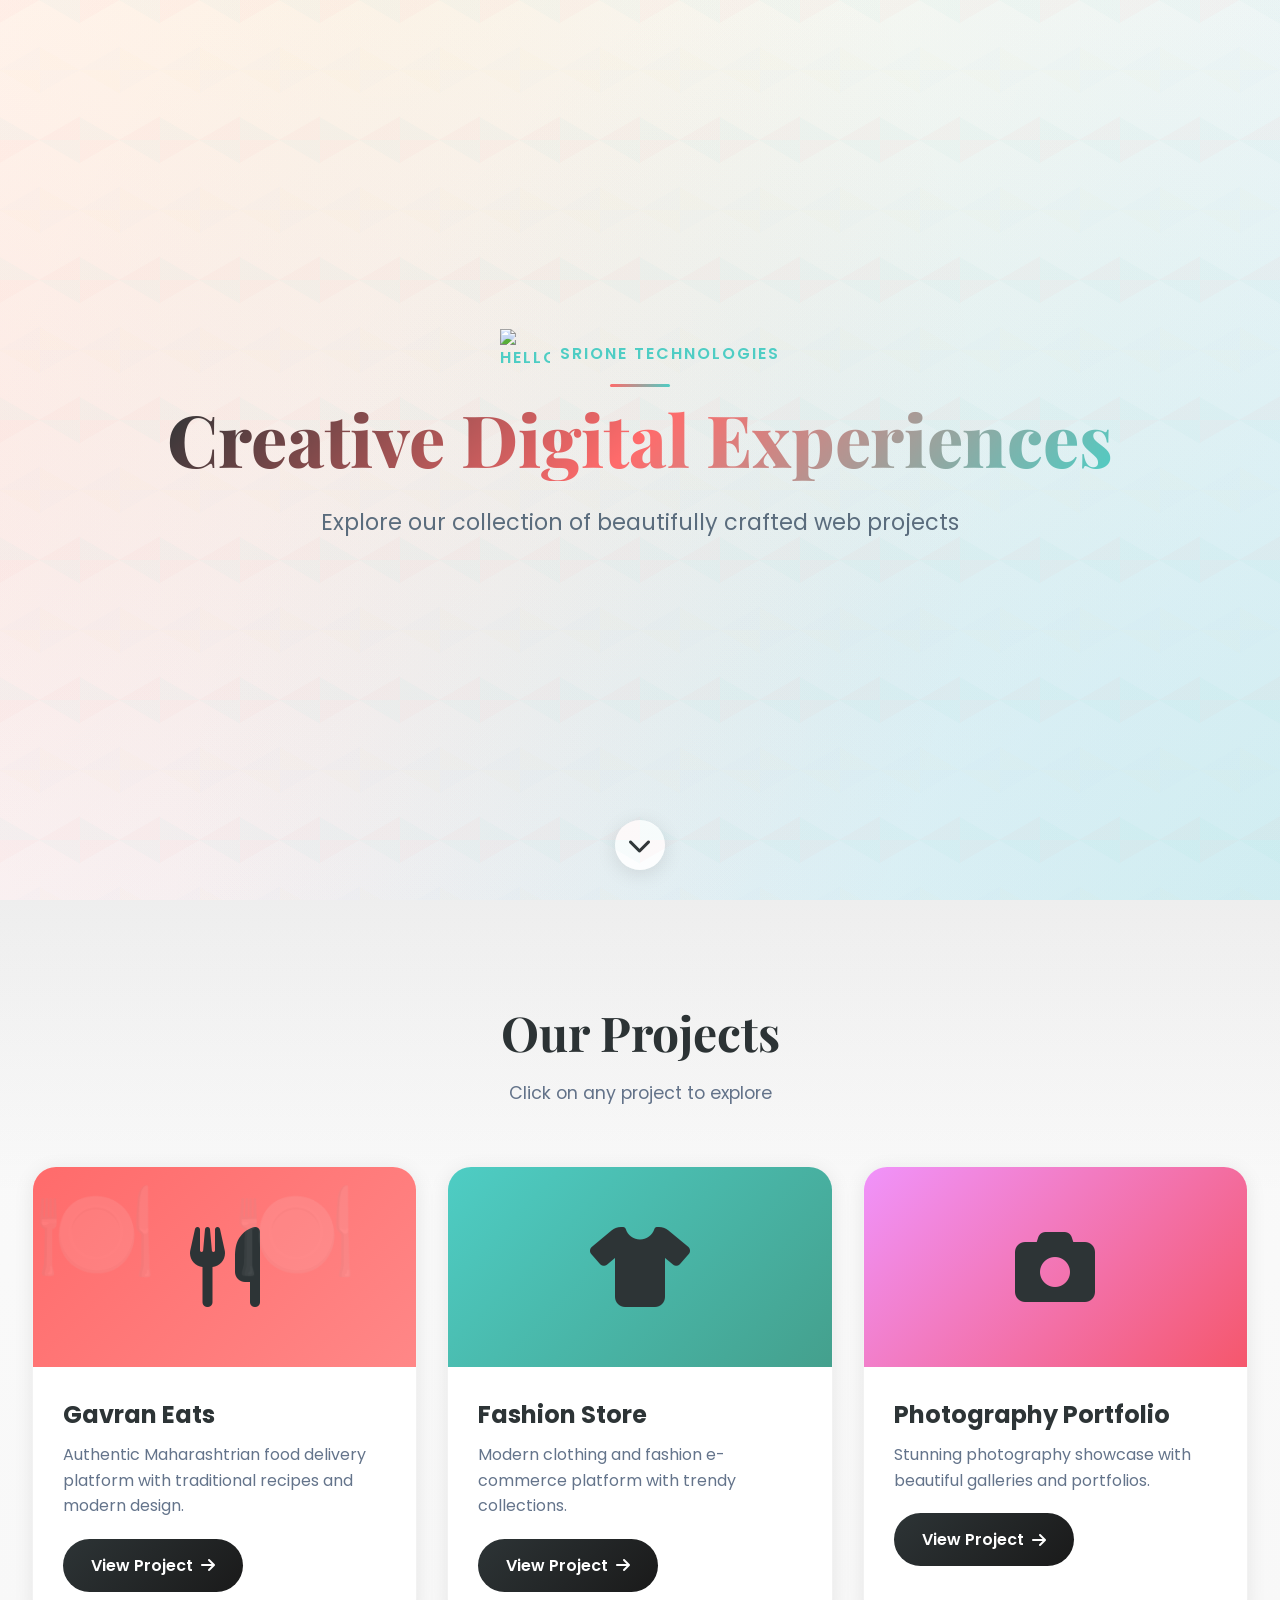
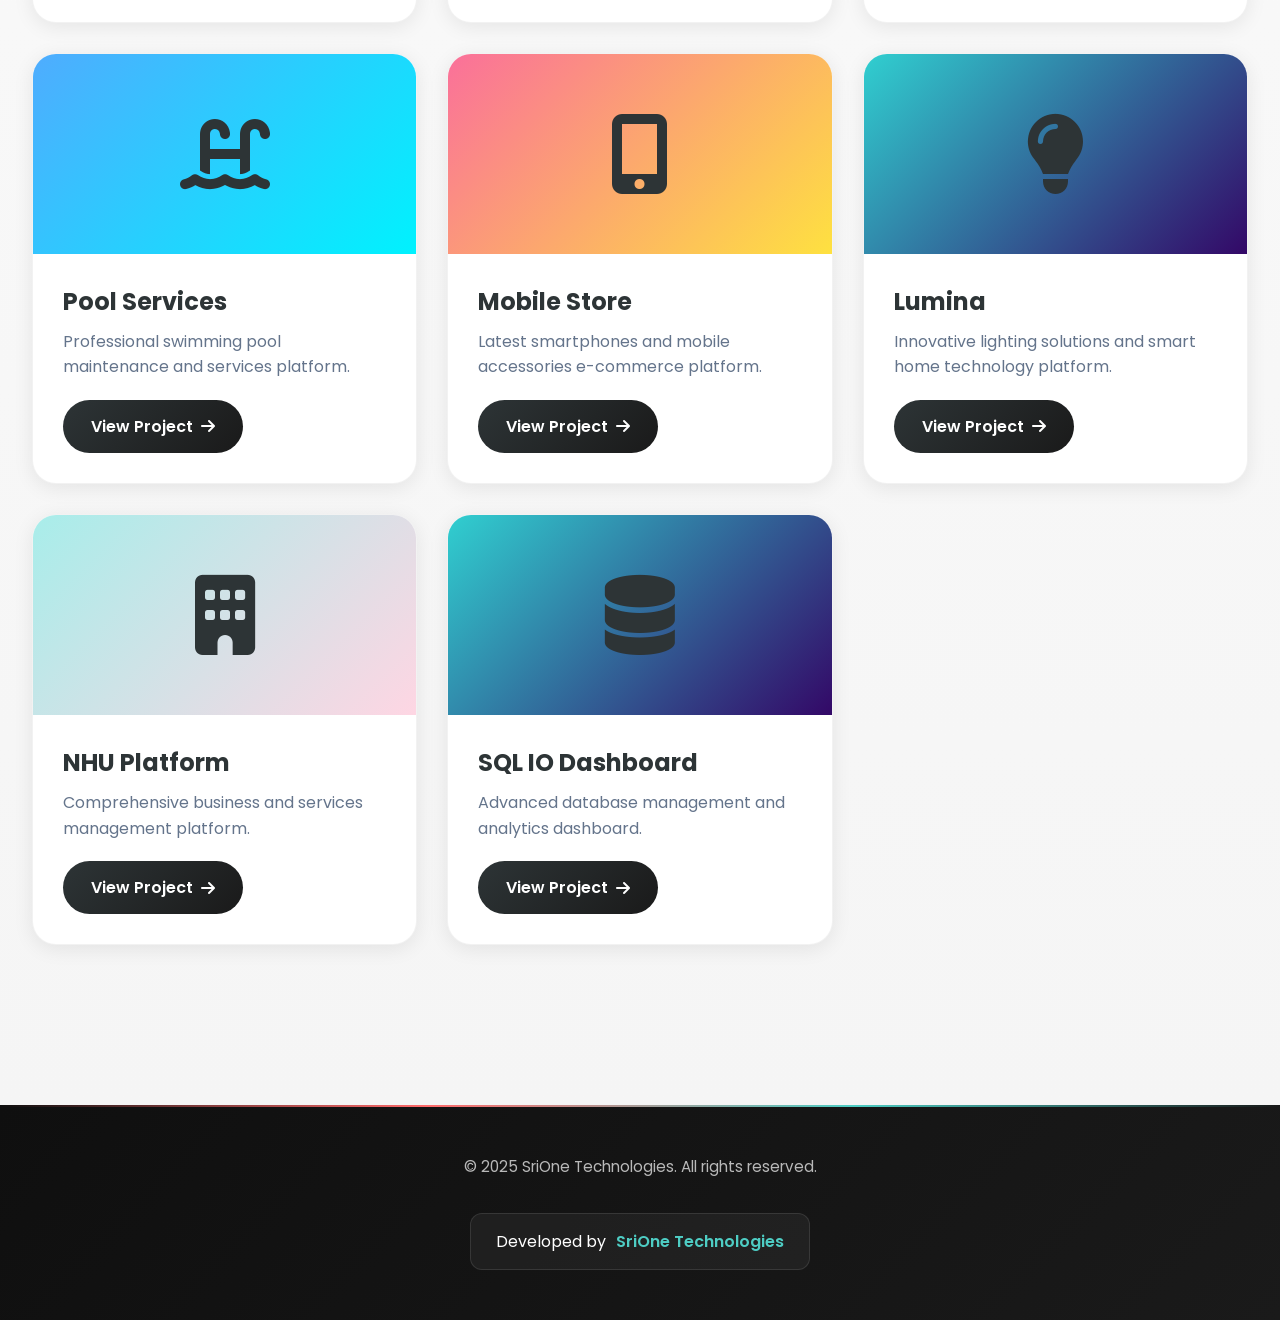
==== commit 7694ff49: "images changes" ====
--- a/index.html
+++ b/index.html
@@ -2,571 +2,644 @@
 <html lang="en">
 
 <head>
-    <meta charset="UTF-8">
-    <meta name="viewport" content="width=device-width, initial-scale=1.0">
-    <title>Portfolio Hub | Explore Our Projects</title>
-
-    <!-- Google Fonts -->
-    <link rel="preconnect" href="https://fonts.googleapis.com">
-    <link rel="preconnect" href="https://fonts.gstatic.com" crossorigin>
-    <link href="https://fonts.googleapis.com/css2?family=Poppins:wght@300;400;500;600;700;800&family=Playfair+Display:wght@700;800&display=swap" rel="stylesheet">
-
-    <!-- Font Awesome -->
-    <link rel="stylesheet" href="https://cdnjs.cloudflare.com/ajax/libs/font-awesome/6.4.0/css/all.min.css">
-
-    <style>
-        :root {
-            --primary: #FF6B6B;
-            --secondary: #4ECDC4;
-            --accent: #FFE66D;
-            --dark: #2D3436;
-            --light: #FAFAFA;
-            --gradient: linear-gradient(135deg, #667eea 0%, #764ba2 100%);
-        }
-
-        * {
-            margin: 0;
-            padding: 0;
-            box-sizing: border-box;
-        }
-
-        html {
-            scroll-behavior: smooth;
-        }
-
-        body {
-            font-family: 'Poppins', sans-serif;
-            background: #FAFAFA;
-            color: var(--dark);
-            overflow-x: hidden;
-        }
-
-        /* Hero Section */
-        .hero {
-            min-height: 100vh;
-            background: linear-gradient(135deg, #FFFFFF 0%, #F8F9FA 50%, #E8F4F8 100%);
-            display: flex;
-            align-items: center;
-            justify-content: center;
-            position: relative;
-            overflow: hidden;
-        }
-
-        /* Animated gradient mesh background */
-        .hero::before {
-            content: '';
-            position: absolute;
-            top: -50%;
-            left: -50%;
-            width: 200%;
-            height: 200%;
-            background: 
-                radial-gradient(circle at 20% 50%, rgba(255, 107, 107, 0.12) 0%, transparent 50%),
-                radial-gradient(circle at 80% 80%, rgba(78, 205, 196, 0.15) 0%, transparent 50%),
-                radial-gradient(circle at 40% 20%, rgba(255, 230, 109, 0.12) 0%, transparent 50%),
-                radial-gradient(circle at 60% 60%, rgba(147, 197, 253, 0.1) 0%, transparent 50%);
-            animation: meshMove 20s ease-in-out infinite;
-        }
-
-        /* Geometric pattern overlay */
-        .hero::after {
-            content: '';
-            position: absolute;
-            top: 0;
-            left: 0;
-            width: 100%;
-            height: 100%;
-            background-image: 
-                linear-gradient(30deg, rgba(78, 205, 196, 0.03) 12%, transparent 12.5%, transparent 87%, rgba(78, 205, 196, 0.03) 87.5%, rgba(78, 205, 196, 0.03)),
-                linear-gradient(150deg, rgba(255, 107, 107, 0.03) 12%, transparent 12.5%, transparent 87%, rgba(255, 107, 107, 0.03) 87.5%, rgba(255, 107, 107, 0.03)),
-                linear-gradient(30deg, rgba(255, 230, 109, 0.02) 12%, transparent 12.5%, transparent 87%, rgba(255, 230, 109, 0.02) 87.5%, rgba(255, 230, 109, 0.02)),
-                linear-gradient(150deg, rgba(147, 197, 253, 0.02) 12%, transparent 12.5%, transparent 87%, rgba(147, 197, 253, 0.02) 87.5%, rgba(147, 197, 253, 0.02));
-            background-size: 80px 140px;
-            background-position: 0 0, 0 0, 40px 70px, 40px 70px;
-        }
-
-        @keyframes meshMove {
-            0%, 100% {
-                transform: translate(0, 0) rotate(0deg);
-            }
-            33% {
-                transform: translate(30px, -50px) rotate(120deg);
-            }
-            66% {
-                transform: translate(-20px, 20px) rotate(240deg);
-            }
-        }
-
-        .hero-content {
-            text-align: center;
-            z-index: 10;
-            padding: 2rem;
-            position: relative;
-        }
-
-        .hero h1 {
-            font-family: 'Playfair Display', serif;
-            font-size: 4.5rem;
-            font-weight: 800;
-            margin-bottom: 1.5rem;
-            animation: fadeInUp 1s ease;
-            background: linear-gradient(135deg, #2D3436 0%, #FF6B6B 50%, #4ECDC4 100%);
-            -webkit-background-clip: text;
-            -webkit-text-fill-color: transparent;
-            background-clip: text;
-            line-height: 1.2;
-        }
-
-        .hero p {
-            font-size: 1.4rem;
-            margin-bottom: 2rem;
-            animation: fadeInUp 1s ease 0.2s backwards;
-            color: #5A6C7D;
-            font-weight: 400;
-        }
-
-        .scroll-indicator {
-            position: absolute;
-            bottom: 30px;
-            left: 50%;
-            transform: translateX(-50%);
-            animation: bounce 2s infinite;
-            background: rgba(255, 255, 255, 0.9);
-            width: 50px;
-            height: 50px;
-            border-radius: 50%;
-            display: flex;
-            align-items: center;
-            justify-content: center;
-            box-shadow: 0 4px 20px rgba(0, 0, 0, 0.1);
-        }
-
-        .scroll-indicator i {
-            font-size: 1.5rem;
-            color: #2D3436;
-        }
-
-        @keyframes fadeInUp {
-            from {
-                opacity: 0;
-                transform: translateY(30px);
-            }
-            to {
-                opacity: 1;
-                transform: translateY(0);
-            }
-        }
-
-        @keyframes bounce {
-            0%, 100% { transform: translateX(-50%) translateY(0); }
-            50% { transform: translateX(-50%) translateY(-10px); }
-        }
-
-        /* Projects Section */
-        .projects {
-            padding: 100px 2rem;
-            max-width: 1400px;
-            margin: 0 auto;
-            background: linear-gradient(180deg, #FAFAFA 0%, #F5F5F5 100%);
-            position: relative;
-        }
-
-        .projects::before {
-            content: '';
-            position: absolute;
-            top: 0;
-            left: 0;
-            width: 100%;
-            height: 300px;
-            background: linear-gradient(180deg, rgba(15, 15, 15, 0.05) 0%, transparent 100%);
-            pointer-events: none;
-        }
-
-        .section-title {
-            text-align: center;
-            margin-bottom: 60px;
-        }
-
-        .section-title h2 {
-            font-family: 'Playfair Display', serif;
-            font-size: 3rem;
-            color: var(--dark);
-            margin-bottom: 1rem;
-        }
-
-        .section-title p {
-            font-size: 1.1rem;
-            color: #64748b;
-        }
-
-        .projects-grid {
-            display: grid;
-            grid-template-columns: repeat(auto-fit, minmax(350px, 1fr));
-            gap: 30px;
-            margin-bottom: 60px;
-        }
-
-        .project-card {
-            background: white;
-            border-radius: 24px;
-            overflow: hidden;
-            box-shadow: 0 4px 20px rgba(0, 0, 0, 0.08);
-            transition: all 0.4s cubic-bezier(0.175, 0.885, 0.32, 1.275);
-            position: relative;
-            border: 1px solid rgba(0, 0, 0, 0.05);
-        }
-
-        .project-card::before {
-            content: '';
-            position: absolute;
-            top: 0;
-            left: 0;
-            width: 100%;
-            height: 100%;
-            background: linear-gradient(135deg, transparent 0%, rgba(255, 255, 255, 0.1) 100%);
-            opacity: 0;
-            transition: opacity 0.4s;
-            pointer-events: none;
-        }
-
-        .project-card:hover {
-            transform: translateY(-12px) scale(1.02);
-            box-shadow: 0 20px 60px rgba(0, 0, 0, 0.12);
-        }
-
-        .project-card:hover::before {
-            opacity: 1;
-        }
-
-        .project-icon {
-            height: 200px;
-            display: flex;
-            align-items: center;
-            justify-content: center;
-            font-size: 5rem;
-            position: relative;
-            overflow: hidden;
-        }
-
-        .project-icon::before {
-            content: '';
-            position: absolute;
-            top: 0;
-            left: 0;
-            width: 100%;
-            height: 100%;
-            opacity: 0.1;
-        }
-
-        .food-card .project-icon { background: linear-gradient(135deg, #FF6B6B, #ff8787); }
-        .food-card .project-icon::before { background: url('data:image/svg+xml,<svg xmlns="http://www.w3.org/2000/svg" viewBox="0 0 100 100"><text y="50" font-size="50">🍽️</text></svg>'); }
-
-        .cloth-card .project-icon { background: linear-gradient(135deg, #4ECDC4, #44A08D); }
-        .photo-card .project-icon { background: linear-gradient(135deg, #f093fb, #f5576c); }
-        .pool-card .project-icon { background: linear-gradient(135deg, #4facfe, #00f2fe); }
-        .mobile-card .project-icon { background: linear-gradient(135deg, #fa709a, #fee140); }
-        .tech-card .project-icon { background: linear-gradient(135deg, #30cfd0, #330867); }
-        .other-card .project-icon { background: linear-gradient(135deg, #a8edea, #fed6e3); }
-
-        .project-content {
-            padding: 30px;
-        }
-
-        .project-content h3 {
-            font-size: 1.5rem;
-            margin-bottom: 10px;
-            color: var(--dark);
-        }
-
-        .project-content p {
-            color: #64748b;
-            margin-bottom: 20px;
-            line-height: 1.6;
-        }
-
-        .project-link {
-            display: inline-flex;
-            align-items: center;
-            gap: 8px;
-            padding: 14px 28px;
-            background: linear-gradient(135deg, #2D3436 0%, #1A1A1A 100%);
-            color: white;
-            text-decoration: none;
-            border-radius: 50px;
-            font-weight: 600;
-            transition: all 0.3s;
-            position: relative;
-            overflow: hidden;
-        }
-
-        .project-link::before {
-            content: '';
-            position: absolute;
-            top: 0;
-            left: -100%;
-            width: 100%;
-            height: 100%;
-            background: linear-gradient(90deg, transparent, rgba(255, 255, 255, 0.2), transparent);
-            transition: left 0.5s;
-        }
-
-        .project-link:hover::before {
-            left: 100%;
-        }
-
-        .project-link:hover {
-            transform: translateX(5px);
-            box-shadow: 0 8px 20px rgba(45, 52, 54, 0.3);
-        }
-
-        /* Footer */
-        footer {
-            background: linear-gradient(135deg, #0F0F0F 0%, #1A1A1A 100%);
-            color: white;
-            padding: 50px 2rem;
-            text-align: center;
-            position: relative;
-            overflow: hidden;
-        }
-
-        footer::before {
-            content: '';
-            position: absolute;
-            top: 0;
-            left: 0;
-            width: 100%;
-            height: 2px;
-            background: linear-gradient(90deg, transparent, #FF6B6B, #4ECDC4, transparent);
-        }
-
-        footer p {
-            margin-bottom: 20px;
-            opacity: 0.7;
-            font-size: 0.95rem;
-        }
-
-        .footer-credit {
-            display: inline-flex;
-            align-items: center;
-            gap: 10px;
-            padding: 15px 25px;
-            background: rgba(255,255,255,0.05);
-            border-radius: 12px;
-            margin-top: 15px;
-            border: 1px solid rgba(255,255,255,0.1);
-            transition: all 0.3s;
-        }
-
-        .footer-credit:hover {
-            background: rgba(255,255,255,0.08);
-            transform: translateY(-2px);
-        }
-
-        .footer-credit a {
-            color: #4ECDC4;
-            text-decoration: none;
-            font-weight: 600;
-            transition: 0.3s;
-        }
-
-        .footer-credit a:hover {
-            color: #FF6B6B;
-        }
-
-        /* Responsive */
-        @media (max-width: 768px) {
-            .hero h1 {
-                font-size: 2.5rem;
-            }
-
-            .hero p {
-                font-size: 1.1rem;
-            }
-
-            .section-title h2 {
-                font-size: 2rem;
-            }
-
-            .projects-grid {
-                grid-template-columns: 1fr;
-            }
-
-            .projects {
-                padding: 60px 1rem;
-            }
-        }
-    </style>
+	<meta charset="UTF-8">
+	<meta name="viewport" content="width=device-width, initial-scale=1.0">
+	<title>Portfolio Hub | Explore Our Projects</title>
+
+	<!-- Google Fonts -->
+	<link rel="preconnect" href="https://fonts.googleapis.com">
+	<link rel="preconnect" href="https://fonts.gstatic.com" crossorigin>
+	<link
+		href="https://fonts.googleapis.com/css2?family=Poppins:wght@300;400;500;600;700;800&family=Playfair+Display:wght@700;800&display=swap"
+		rel="stylesheet">
+
+	<!-- Font Awesome -->
+	<link rel="stylesheet" href="https://cdnjs.cloudflare.com/ajax/libs/font-awesome/6.4.0/css/all.min.css">
+
+	<style>
+		:root {
+			--primary: #FF6B6B;
+			--secondary: #4ECDC4;
+			--accent: #FFE66D;
+			--dark: #2D3436;
+			--light: #FAFAFA;
+			--gradient: linear-gradient(135deg, #667eea 0%, #764ba2 100%);
+		}
+
+		* {
+			margin: 0;
+			padding: 0;
+			box-sizing: border-box;
+		}
+
+		html {
+			scroll-behavior: smooth;
+		}
+
+		body {
+			font-family: 'Poppins', sans-serif;
+			background: #FAFAFA;
+			color: var(--dark);
+			overflow-x: hidden;
+		}
+
+		/* Hero Section */
+		.hero {
+			min-height: 100vh;
+			background: linear-gradient(135deg, #FFFFFF 0%, #F8F9FA 50%, #E8F4F8 100%);
+			display: flex;
+			align-items: center;
+			justify-content: center;
+			position: relative;
+			overflow: hidden;
+		}
+
+		/* Animated gradient mesh background */
+		.hero::before {
+			content: '';
+			position: absolute;
+			top: -50%;
+			left: -50%;
+			width: 200%;
+			height: 200%;
+			background:
+				radial-gradient(circle at 20% 50%, rgba(255, 107, 107, 0.12) 0%, transparent 50%),
+				radial-gradient(circle at 80% 80%, rgba(78, 205, 196, 0.15) 0%, transparent 50%),
+				radial-gradient(circle at 40% 20%, rgba(255, 230, 109, 0.12) 0%, transparent 50%),
+				radial-gradient(circle at 60% 60%, rgba(147, 197, 253, 0.1) 0%, transparent 50%);
+			animation: meshMove 20s ease-in-out infinite;
+		}
+
+		/* Geometric pattern overlay */
+		.hero::after {
+			content: '';
+			position: absolute;
+			top: 0;
+			left: 0;
+			width: 100%;
+			height: 100%;
+			background-image:
+				linear-gradient(30deg, rgba(78, 205, 196, 0.03) 12%, transparent 12.5%, transparent 87%, rgba(78, 205, 196, 0.03) 87.5%, rgba(78, 205, 196, 0.03)),
+				linear-gradient(150deg, rgba(255, 107, 107, 0.03) 12%, transparent 12.5%, transparent 87%, rgba(255, 107, 107, 0.03) 87.5%, rgba(255, 107, 107, 0.03)),
+				linear-gradient(30deg, rgba(255, 230, 109, 0.02) 12%, transparent 12.5%, transparent 87%, rgba(255, 230, 109, 0.02) 87.5%, rgba(255, 230, 109, 0.02)),
+				linear-gradient(150deg, rgba(147, 197, 253, 0.02) 12%, transparent 12.5%, transparent 87%, rgba(147, 197, 253, 0.02) 87.5%, rgba(147, 197, 253, 0.02));
+			background-size: 80px 140px;
+			background-position: 0 0, 0 0, 40px 70px, 40px 70px;
+		}
+
+		@keyframes meshMove {
+
+			0%,
+			100% {
+				transform: translate(0, 0) rotate(0deg);
+			}
+
+			33% {
+				transform: translate(30px, -50px) rotate(120deg);
+			}
+
+			66% {
+				transform: translate(-20px, 20px) rotate(240deg);
+			}
+		}
+
+		.hero-content {
+			text-align: center;
+			z-index: 10;
+			padding: 2rem;
+			position: relative;
+		}
+
+		.hero-brand {
+			font-size: 1rem;
+			font-weight: 600;
+			letter-spacing: 3px;
+			text-transform: uppercase;
+			color: #4ECDC4;
+			margin-bottom: 1.5rem;
+			animation: fadeInUp 1s ease;
+			position: relative;
+			display: inline-block;
+			letter-spacing: 2px;
+			margin-bottom: 1rem;
+			display: flex;
+			align-items: center;
+			justify-content: center;
+			gap: 10px;
+		}
+
+		.hero-brand::after {
+			content: '';
+			position: absolute;
+			bottom: -8px;
+			left: 50%;
+			transform: translateX(-50%);
+			width: 60px;
+			height: 3px;
+			background: linear-gradient(90deg, #FF6B6B, #4ECDC4);
+			border-radius: 2px;
+		}
+
+		.hero h1 {
+			font-family: 'Playfair Display', serif;
+			font-size: 4.5rem;
+			font-weight: 800;
+			margin-bottom: 1.5rem;
+			animation: fadeInUp 1s ease 0.1s backwards;
+			background: linear-gradient(135deg, #2D3436 0%, #FF6B6B 50%, #4ECDC4 100%);
+			-webkit-background-clip: text;
+			-webkit-text-fill-color: transparent;
+			background-clip: text;
+			line-height: 1.2;
+		}
+
+		.hero p {
+			font-size: 1.4rem;
+			margin-bottom: 2rem;
+			animation: fadeInUp 1s ease 0.3s backwards;
+			color: #5A6C7D;
+			font-weight: 400;
+		}
+
+		.scroll-indicator {
+			position: absolute;
+			bottom: 30px;
+			left: 50%;
+			transform: translateX(-50%);
+			animation: bounce 2s infinite;
+			background: rgba(255, 255, 255, 0.9);
+			width: 50px;
+			height: 50px;
+			border-radius: 50%;
+			display: flex;
+			align-items: center;
+			justify-content: center;
+			box-shadow: 0 4px 20px rgba(0, 0, 0, 0.1);
+		}
+
+		.scroll-indicator i {
+			font-size: 1.5rem;
+			color: #2D3436;
+		}
+
+		@keyframes fadeInUp {
+			from {
+				opacity: 0;
+				transform: translateY(30px);
+			}
+
+			to {
+				opacity: 1;
+				transform: translateY(0);
+			}
+		}
+
+		@keyframes bounce {
+
+			0%,
+			100% {
+				transform: translateX(-50%) translateY(0);
+			}
+
+			50% {
+				transform: translateX(-50%) translateY(-10px);
+			}
+		}
+
+		/* Projects Section */
+		.projects {
+			padding: 100px 2rem;
+			max-width: 1400px;
+			margin: 0 auto;
+			background: linear-gradient(180deg, #FAFAFA 0%, #F5F5F5 100%);
+			position: relative;
+		}
+
+		.projects::before {
+			content: '';
+			position: absolute;
+			top: 0;
+			left: 0;
+			width: 100%;
+			height: 300px;
+			background: linear-gradient(180deg, rgba(15, 15, 15, 0.05) 0%, transparent 100%);
+			pointer-events: none;
+		}
+
+		.section-title {
+			text-align: center;
+			margin-bottom: 60px;
+		}
+
+		.section-title h2 {
+			font-family: 'Playfair Display', serif;
+			font-size: 3rem;
+			color: var(--dark);
+			margin-bottom: 1rem;
+		}
+
+		.section-title p {
+			font-size: 1.1rem;
+			color: #64748b;
+		}
+
+		.projects-grid {
+			display: grid;
+			grid-template-columns: repeat(auto-fit, minmax(350px, 1fr));
+			gap: 30px;
+			margin-bottom: 60px;
+		}
+
+		.project-card {
+			background: white;
+			border-radius: 24px;
+			overflow: hidden;
+			box-shadow: 0 4px 20px rgba(0, 0, 0, 0.08);
+			transition: all 0.4s cubic-bezier(0.175, 0.885, 0.32, 1.275);
+			position: relative;
+			border: 1px solid rgba(0, 0, 0, 0.05);
+		}
+
+		.project-card::before {
+			content: '';
+			position: absolute;
+			top: 0;
+			left: 0;
+			width: 100%;
+			height: 100%;
+			background: linear-gradient(135deg, transparent 0%, rgba(255, 255, 255, 0.1) 100%);
+			opacity: 0;
+			transition: opacity 0.4s;
+			pointer-events: none;
+		}
+
+		.project-card:hover {
+			transform: translateY(-12px) scale(1.02);
+			box-shadow: 0 20px 60px rgba(0, 0, 0, 0.12);
+		}
+
+		.project-card:hover::before {
+			opacity: 1;
+		}
+
+		.project-icon {
+			height: 200px;
+			display: flex;
+			align-items: center;
+			justify-content: center;
+			font-size: 5rem;
+			position: relative;
+			overflow: hidden;
+		}
+
+		.project-icon::before {
+			content: '';
+			position: absolute;
+			top: 0;
+			left: 0;
+			width: 100%;
+			height: 100%;
+			opacity: 0.1;
+		}
+
+		.food-card .project-icon {
+			background: linear-gradient(135deg, #FF6B6B, #ff8787);
+		}
+
+		.food-card .project-icon::before {
+			background: url('data:image/svg+xml,<svg xmlns="http://www.w3.org/2000/svg" viewBox="0 0 100 100"><text y="50" font-size="50">🍽️</text></svg>');
+		}
+
+		.cloth-card .project-icon {
+			background: linear-gradient(135deg, #4ECDC4, #44A08D);
+		}
+
+		.photo-card .project-icon {
+			background: linear-gradient(135deg, #f093fb, #f5576c);
+		}
+
+		.pool-card .project-icon {
+			background: linear-gradient(135deg, #4facfe, #00f2fe);
+		}
+
+		.mobile-card .project-icon {
+			background: linear-gradient(135deg, #fa709a, #fee140);
+		}
+
+		.tech-card .project-icon {
+			background: linear-gradient(135deg, #30cfd0, #330867);
+		}
+
+		.other-card .project-icon {
+			background: linear-gradient(135deg, #a8edea, #fed6e3);
+		}
+
+		.project-content {
+			padding: 30px;
+		}
+
+		.project-content h3 {
+			font-size: 1.5rem;
+			margin-bottom: 10px;
+			color: var(--dark);
+		}
+
+		.project-content p {
+			color: #64748b;
+			margin-bottom: 20px;
+			line-height: 1.6;
+		}
+
+		.project-link {
+			display: inline-flex;
+			align-items: center;
+			gap: 8px;
+			padding: 14px 28px;
+			background: linear-gradient(135deg, #2D3436 0%, #1A1A1A 100%);
+			color: white;
+			text-decoration: none;
+			border-radius: 50px;
+			font-weight: 600;
+			transition: all 0.3s;
+			position: relative;
+			overflow: hidden;
+		}
+
+		.project-link::before {
+			content: '';
+			position: absolute;
+			top: 0;
+			left: -100%;
+			width: 100%;
+			height: 100%;
+			background: linear-gradient(90deg, transparent, rgba(255, 255, 255, 0.2), transparent);
+			transition: left 0.5s;
+		}
+
+		.project-link:hover::before {
+			left: 100%;
+		}
+
+		.project-link:hover {
+			transform: translateX(5px);
+			box-shadow: 0 8px 20px rgba(45, 52, 54, 0.3);
+		}
+
+		/* Footer */
+		footer {
+			background: linear-gradient(135deg, #0F0F0F 0%, #1A1A1A 100%);
+			color: white;
+			padding: 50px 2rem;
+			text-align: center;
+			position: relative;
+			overflow: hidden;
+		}
+
+		footer::before {
+			content: '';
+			position: absolute;
+			top: 0;
+			left: 0;
+			width: 100%;
+			height: 2px;
+			background: linear-gradient(90deg, transparent, #FF6B6B, #4ECDC4, transparent);
+		}
+
+		footer p {
+			margin-bottom: 20px;
+			opacity: 0.7;
+			font-size: 0.95rem;
+		}
+
+		.footer-credit {
+			display: inline-flex;
+			align-items: center;
+			gap: 10px;
+			padding: 15px 25px;
+			background: rgba(255, 255, 255, 0.05);
+			border-radius: 12px;
+			margin-top: 15px;
+			border: 1px solid rgba(255, 255, 255, 0.1);
+			transition: all 0.3s;
+		}
+
+		.footer-credit:hover {
+			background: rgba(255, 255, 255, 0.08);
+			transform: translateY(-2px);
+		}
+
+		.footer-credit a {
+			color: #4ECDC4;
+			text-decoration: none;
+			font-weight: 600;
+			transition: 0.3s;
+		}
+
+		.footer-credit a:hover {
+			color: #FF6B6B;
+		}
+
+		/* Responsive */
+		@media (max-width: 768px) {
+			.hero-brand {
+				font-size: 0.85rem;
+				letter-spacing: 2px;
+				margin-bottom: 1rem;
+			}
+
+			.hero h1 {
+				font-size: 2.5rem;
+			}
+
+			.hero p {
+				font-size: 1.1rem;
+			}
+
+			.section-title h2 {
+				font .projects-grid {
+					grid-template-columns: 1fr;
+				}
+
+				.projects {
+					padding: 60px 1rem;
+				}
+			}
+		}
+	</style>
 </head>
 
 <body>
-    <!-- Hero Section -->
-    <section class="hero">
-        <div class="hero-content">
-            <h1>Creative Digital Experiences</h1>
-            <p>Explore our collection of beautifully crafted web projects</p>
-        </div>
-        <div class="scroll-indicator">
-            <i class="fas fa-chevron-down"></i>
-        </div>
-    </section>
-
-    <!-- Projects Section -->
-    <section class="projects">
-        <div class="section-title">
-            <h2>Our Projects</h2>
-            <p>Click on any project to explore</p>
-        </div>
-
-        <div class="projects-grid">
-            <!-- Food Project -->
-            <div class="project-card food-card">
-                <div class="project-icon">
-                    <i class="fas fa-utensils"></i>
-                </div>
-                <div class="project-content">
-                    <h3>Gavran Eats</h3>
-                    <p>Authentic Maharashtrian food delivery platform with traditional recipes and modern design.</p>
-                    <a href="food.html" class="project-link">
-                        View Project <i class="fas fa-arrow-right"></i>
-                    </a>
-                </div>
-            </div>
-
-            <!-- Clothing Project -->
-            <div class="project-card cloth-card">
-                <div class="project-icon">
-                    <i class="fas fa-tshirt"></i>
-                </div>
-                <div class="project-content">
-                    <h3>Fashion Store</h3>
-                    <p>Modern clothing and fashion e-commerce platform with trendy collections.</p>
-                    <a href="cloth.html" class="project-link">
-                        View Project <i class="fas fa-arrow-right"></i>
-                    </a>
-                </div>
-            </div>
-
-            <!-- Photography Project -->
-            <div class="project-card photo-card">
-                <div class="project-icon">
-                    <i class="fas fa-camera"></i>
-                </div>
-                <div class="project-content">
-                    <h3>Photography Portfolio</h3>
-                    <p>Stunning photography showcase with beautiful galleries and portfolios.</p>
-                    <a href="photo.html" class="project-link">
-                        View Project <i class="fas fa-arrow-right"></i>
-                    </a>
-                </div>
-            </div>
-
-            <!-- Pool/Swimming Project -->
-            <div class="project-card pool-card">
-                <div class="project-icon">
-                    <i class="fas fa-swimming-pool"></i>
-                </div>
-                <div class="project-content">
-                    <h3>Pool Services</h3>
-                    <p>Professional swimming pool maintenance and services platform.</p>
-                    <a href="pool.html" class="project-link">
-                        View Project <i class="fas fa-arrow-right"></i>
-                    </a>
-                </div>
-            </div>
-
-            <!-- Mobile Project -->
-            <div class="project-card mobile-card">
-                <div class="project-icon">
-                    <i class="fas fa-mobile-alt"></i>
-                </div>
-                <div class="project-content">
-                    <h3>Mobile Store</h3>
-                    <p>Latest smartphones and mobile accessories e-commerce platform.</p>
-                    <a href="mob.html" class="project-link">
-                        View Project <i class="fas fa-arrow-right"></i>
-                    </a>
-                </div>
-            </div>
-
-            <!-- Lumina Project -->
-            <div class="project-card tech-card">
-                <div class="project-icon">
-                    <i class="fas fa-lightbulb"></i>
-                </div>
-                <div class="project-content">
-                    <h3>Lumina</h3>
-                    <p>Innovative lighting solutions and smart home technology platform.</p>
-                    <a href="lumina.html" class="project-link">
-                        View Project <i class="fas fa-arrow-right"></i>
-                    </a>
-                </div>
-            </div>
-
-            <!-- NHU Project -->
-            <div class="project-card other-card">
-                <div class="project-icon">
-                    <i class="fas fa-building"></i>
-                </div>
-                <div class="project-content">
-                    <h3>NHU Platform</h3>
-                    <p>Comprehensive business and services management platform.</p>
-                    <a href="nhu.html" class="project-link">
-                        View Project <i class="fas fa-arrow-right"></i>
-                    </a>
-                </div>
-            </div>
-
-            <!-- SQL IO Project -->
-            <div class="project-card tech-card">
-                <div class="project-icon">
-                    <i class="fas fa-database"></i>
-                </div>
-                <div class="project-content">
-                    <h3>SQL IO Dashboard</h3>
-                    <p>Advanced database management and analytics dashboard.</p>
-                    <a href="sqlio.html" class="project-link">
-                        View Project <i class="fas fa-arrow-right"></i>
-                    </a>
-                </div>
-            </div>
-        </div>
-    </section>
-
-    <!-- Footer -->
-    <footer>
-        <p>&copy; 2025 SriOne Technologies. All rights reserved.</p>
-        <div class="footer-credit">
-            <span>Developed by</span>
-            <a href="https://srione-technologies.netlify.app/" target="_blank">
-                SriOne Technologies
-            </a>
-        </div>
-    </footer>
-
-    <script>
-        // Smooth scroll for indicator
-        document.querySelector('.scroll-indicator').addEventListener('click', () => {
-            document.querySelector('.projects').scrollIntoView({ behavior: 'smooth' });
-        });
-
-        // Add animation on scroll
-        const cards = document.querySelectorAll('.project-card');
-        const observer = new IntersectionObserver((entries) => {
-            entries.forEach(entry => {
-                if (entry.isIntersecting) {
-                    entry.target.style.opacity = '1';
-                    entry.target.style.transform = 'translateY(0)';
-                }
-            });
-        }, { threshold: 0.1 });
-
-        cards.forEach(card => {
-            card.style.opacity = '0';
-            card.style.transform = 'translateY(30px)';
-            card.style.transition = 'all 0.6s ease';
-            observer.observe(card);
-        });
-    </script>
+	<!-- Hero Section -->
+	<section class="hero">
+		<div class="hero-content">
+			<div class="hero-brand"> <img src="https://srione-technologies.netlify.app/assets/img/srione-logo.png"
+					height="50" width="50" alt="Hello"> SriOne
+				Technologies</div>
+			<h1>Creative Digital Experiences</h1>
+			<p>Explore our collection of beautifully crafted web projects</p>
+		</div>
+		<div class="scroll-indicator">
+			<i class="fas fa-chevron-down"></i>
+		</div>
+	</section>
+
+	<!-- Projects Section -->
+	<section class="projects">
+		<div class="section-title">
+			<h2>Our Projects</h2>
+			<p>Click on any project to explore</p>
+		</div>
+
+		<div class="projects-grid">
+			<!-- Food Project -->
+			<div class="project-card food-card">
+				<div class="project-icon">
+					<i class="fas fa-utensils"></i>
+				</div>
+				<div class="project-content">
+					<h3>Gavran Eats</h3>
+					<p>Authentic Maharashtrian food delivery platform with traditional recipes and modern design.</p>
+					<a href="food.html" class="project-link">
+						View Project <i class="fas fa-arrow-right"></i>
+					</a>
+				</div>
+			</div>
+
+			<!-- Clothing Project -->
+			<div class="project-card cloth-card">
+				<div class="project-icon">
+					<i class="fas fa-tshirt"></i>
+				</div>
+				<div class="project-content">
+					<h3>Fashion Store</h3>
+					<p>Modern clothing and fashion e-commerce platform with trendy collections.</p>
+					<a href="cloth.html" class="project-link">
+						View Project <i class="fas fa-arrow-right"></i>
+					</a>
+				</div>
+			</div>
+
+			<!-- Photography Project -->
+			<div class="project-card photo-card">
+				<div class="project-icon">
+					<i class="fas fa-camera"></i>
+				</div>
+				<div class="project-content">
+					<h3>Photography Portfolio</h3>
+					<p>Stunning photography showcase with beautiful galleries and portfolios.</p>
+					<a href="photo.html" class="project-link">
+						View Project <i class="fas fa-arrow-right"></i>
+					</a>
+				</div>
+			</div>
+
+			<!-- Pool/Swimming Project -->
+			<div class="project-card pool-card">
+				<div class="project-icon">
+					<i class="fas fa-swimming-pool"></i>
+				</div>
+				<div class="project-content">
+					<h3>Pool Services</h3>
+					<p>Professional swimming pool maintenance and services platform.</p>
+					<a href="pool.html" class="project-link">
+						View Project <i class="fas fa-arrow-right"></i>
+					</a>
+				</div>
+			</div>
+
+			<!-- Mobile Project -->
+			<div class="project-card mobile-card">
+				<div class="project-icon">
+					<i class="fas fa-mobile-alt"></i>
+				</div>
+				<div class="project-content">
+					<h3>Mobile Store</h3>
+					<p>Latest smartphones and mobile accessories e-commerce platform.</p>
+					<a href="mob.html" class="project-link">
+						View Project <i class="fas fa-arrow-right"></i>
+					</a>
+				</div>
+			</div>
+
+			<!-- Lumina Project -->
+			<div class="project-card tech-card">
+				<div class="project-icon">
+					<i class="fas fa-lightbulb"></i>
+				</div>
+				<div class="project-content">
+					<h3>Lumina</h3>
+					<p>Innovative lighting solutions and smart home technology platform.</p>
+					<a href="lumina.html" class="project-link">
+						View Project <i class="fas fa-arrow-right"></i>
+					</a>
+				</div>
+			</div>
+
+			<!-- NHU Project -->
+			<div class="project-card other-card">
+				<div class="project-icon">
+					<i class="fas fa-building"></i>
+				</div>
+				<div class="project-content">
+					<h3>NHU Platform</h3>
+					<p>Comprehensive business and services management platform.</p>
+					<a href="nhu.html" class="project-link">
+						View Project <i class="fas fa-arrow-right"></i>
+					</a>
+				</div>
+			</div>
+
+			<!-- SQL IO Project -->
+			<div class="project-card tech-card">
+				<div class="project-icon">
+					<i class="fas fa-database"></i>
+				</div>
+				<div class="project-content">
+					<h3>SQL IO Dashboard</h3>
+					<p>Advanced database management and analytics dashboard.</p>
+					<a href="sqlio.html" class="project-link">
+						View Project <i class="fas fa-arrow-right"></i>
+					</a>
+				</div>
+			</div>
+		</div>
+	</section>
+
+	<!-- Footer -->
+	<footer>
+		<p>&copy; 2025 SriOne Technologies. All rights reserved.</p>
+		<div class="footer-credit">
+			<span>Developed by</span>
+			<a href="https://srione-technologies.netlify.app/" target="_blank">
+				SriOne Technologies
+			</a>
+		</div>
+	</footer>
+
+	<script>
+		// Smooth scroll for indicator
+		document.querySelector('.scroll-indicator').addEventListener('click', () => {
+			document.querySelector('.projects').scrollIntoView({ behavior: 'smooth' });
+		});
+
+		// Add animation on scroll
+		const cards = document.querySelectorAll('.project-card');
+		const observer = new IntersectionObserver((entries) => {
+			entries.forEach(entry => {
+				if (entry.isIntersecting) {
+					entry.target.style.opacity = '1';
+					entry.target.style.transform = 'translateY(0)';
+				}
+			});
+		}, { threshold: 0.1 });
+
+		cards.forEach(card => {
+			card.style.opacity = '0';
+			card.style.transform = 'translateY(30px)';
+			card.style.transition = 'all 0.6s ease';
+			observer.observe(card);
+		});
+	</script>
 </body>
 
-</html>
+</html>
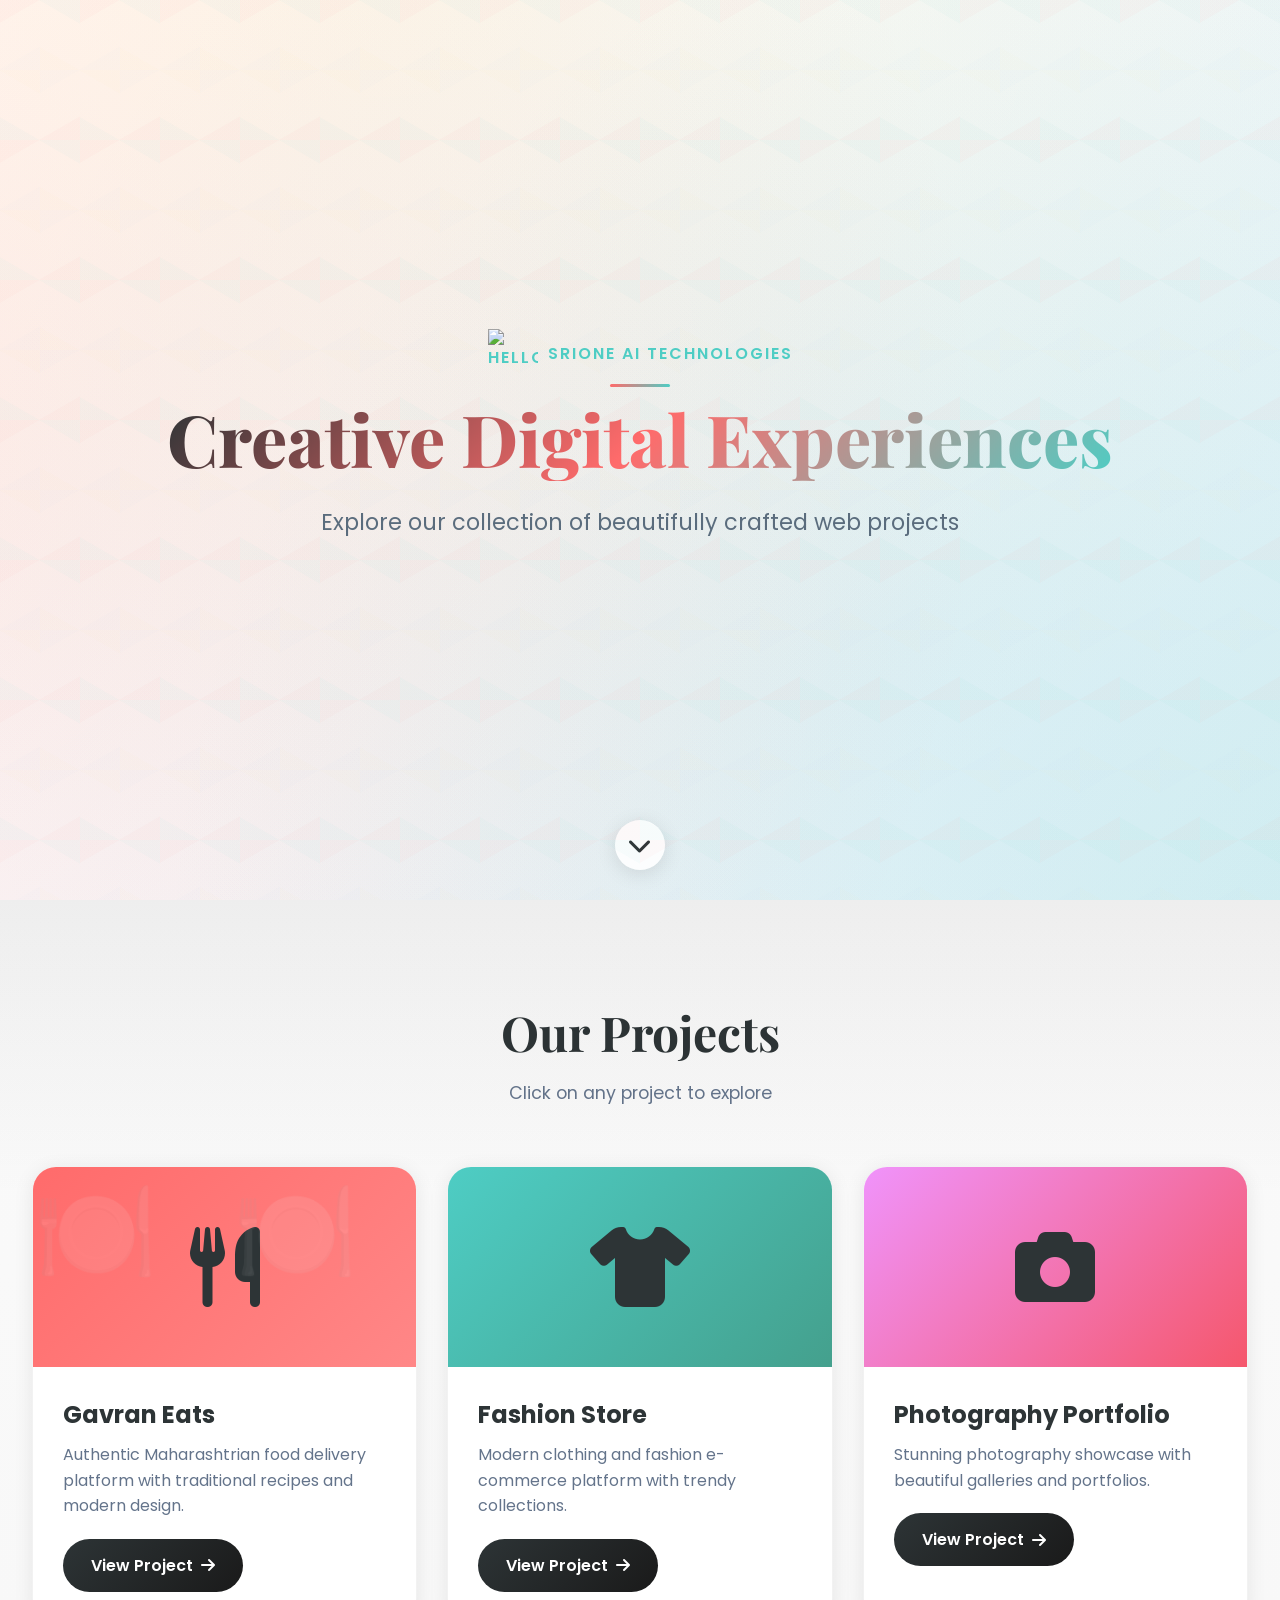
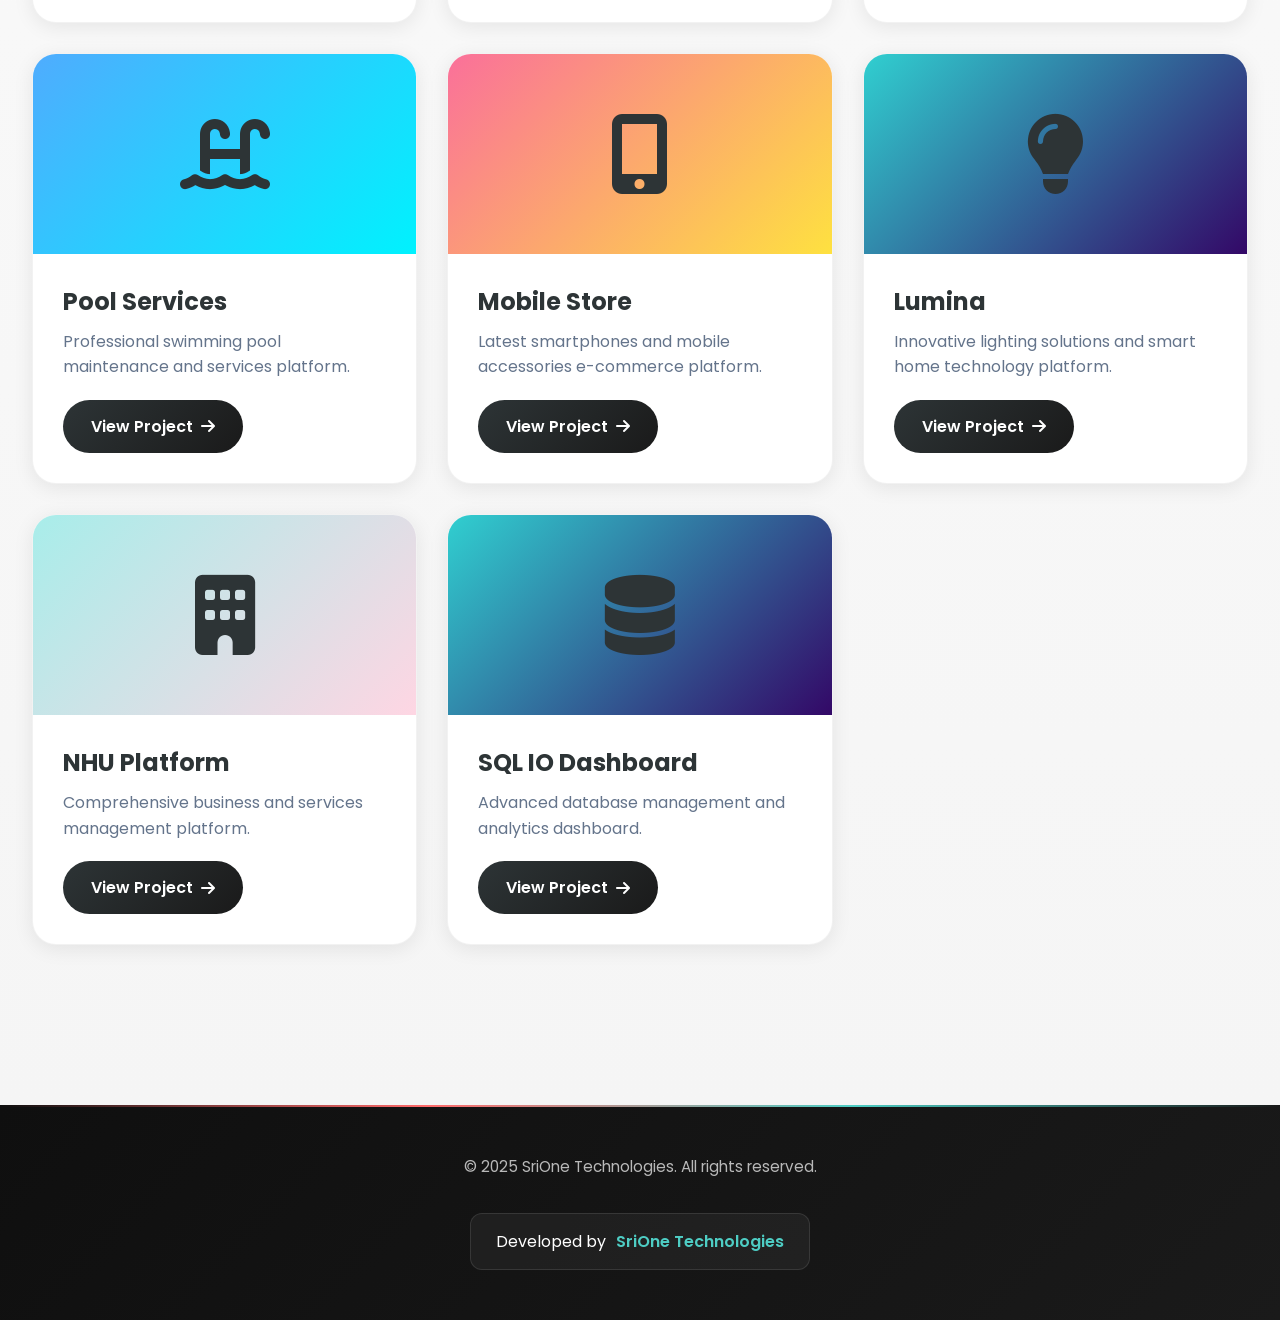
==== commit a2b9dbb9: "Update index.html" ====
--- a/index.html
+++ b/index.html
@@ -248,6 +248,8 @@
 			grid-template-columns: repeat(auto-fit, minmax(350px, 1fr));
 			gap: 30px;
 			margin-bottom: 60px;
+			max-width: 100%;
+			transition: all 0.4s cubic-bezier(0.175, 0.885, 0.32, 1.275);
 		}
 
 		.project-card {
@@ -473,7 +475,7 @@
 	<section class="hero">
 		<div class="hero-content">
 			<div class="hero-brand"> <img src="https://srione-technologies.netlify.app/assets/img/srione-logo.png"
-					height="50" width="50" alt="Hello"> SriOne
+					height="50" width="50" alt="Hello"> SriOne AI
 				Technologies</div>
 			<h1>Creative Digital Experiences</h1>
 			<p>Explore our collection of beautifully crafted web projects</p>
